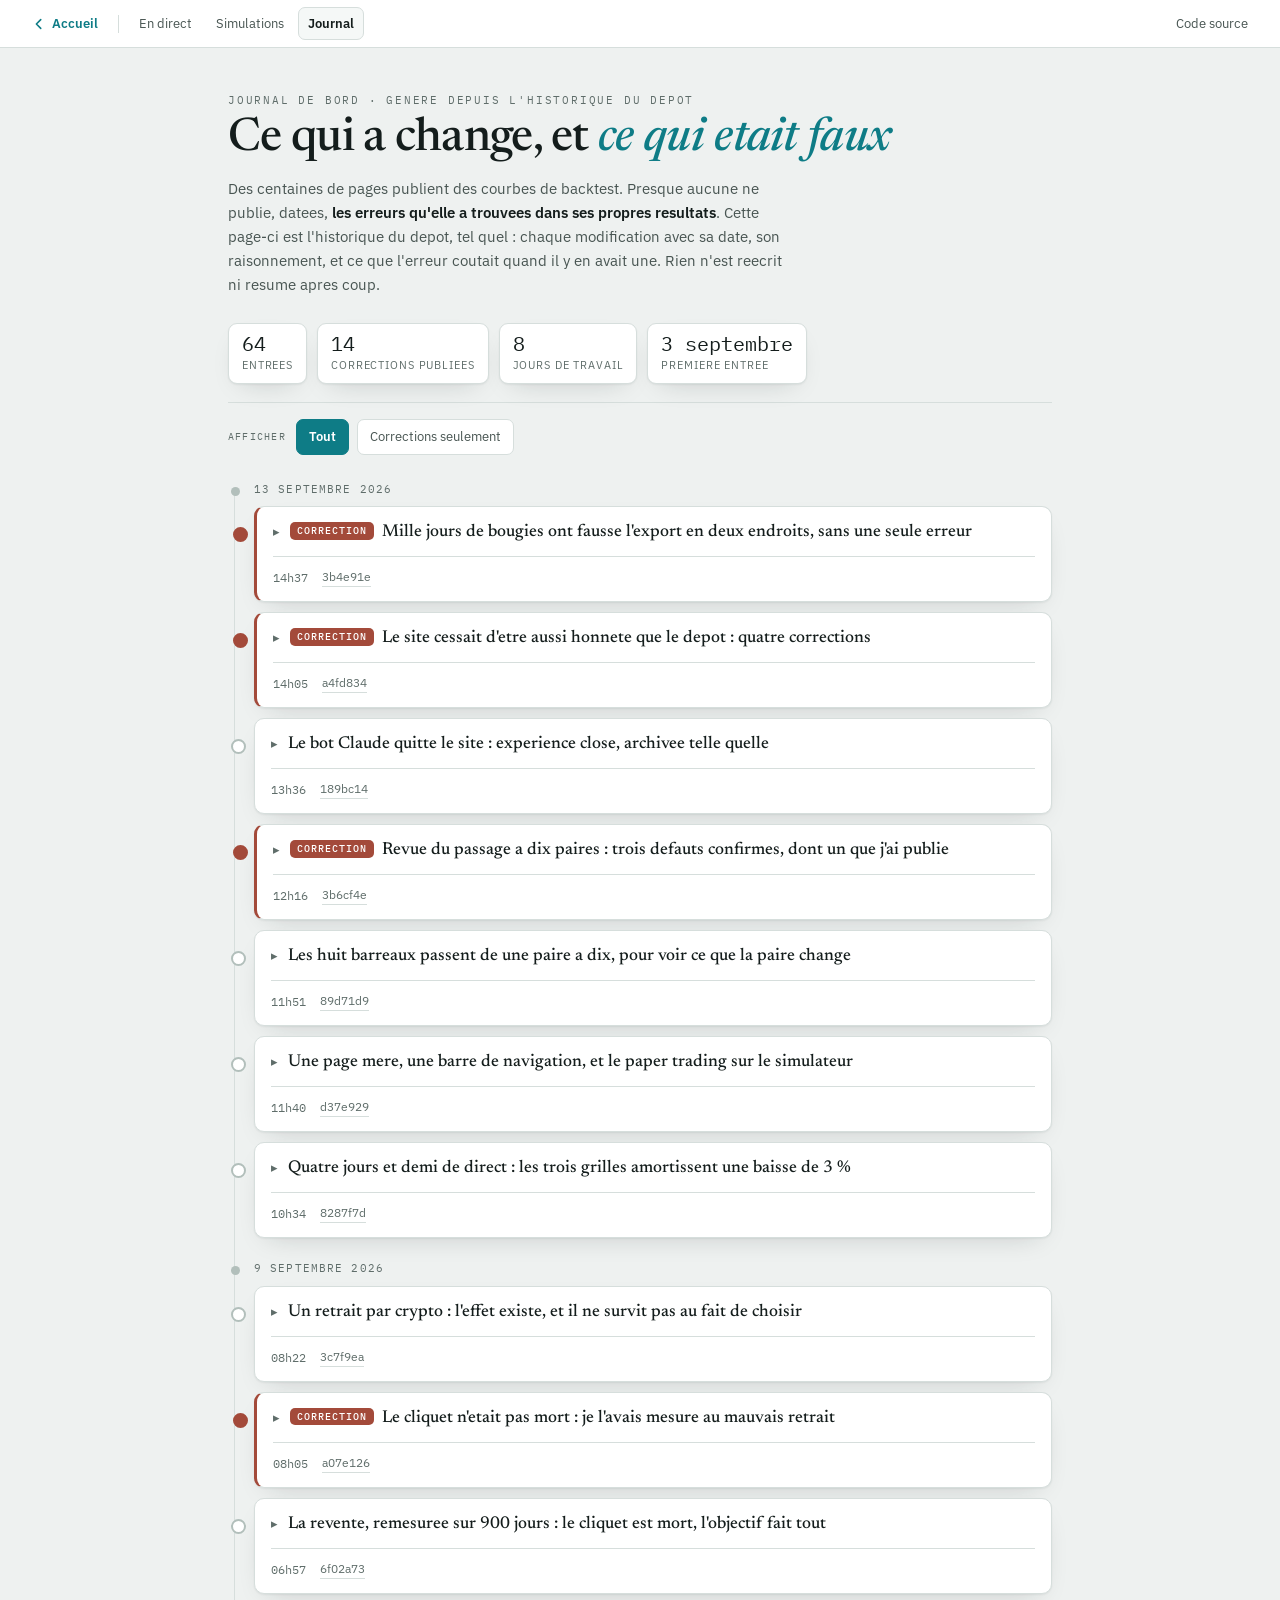
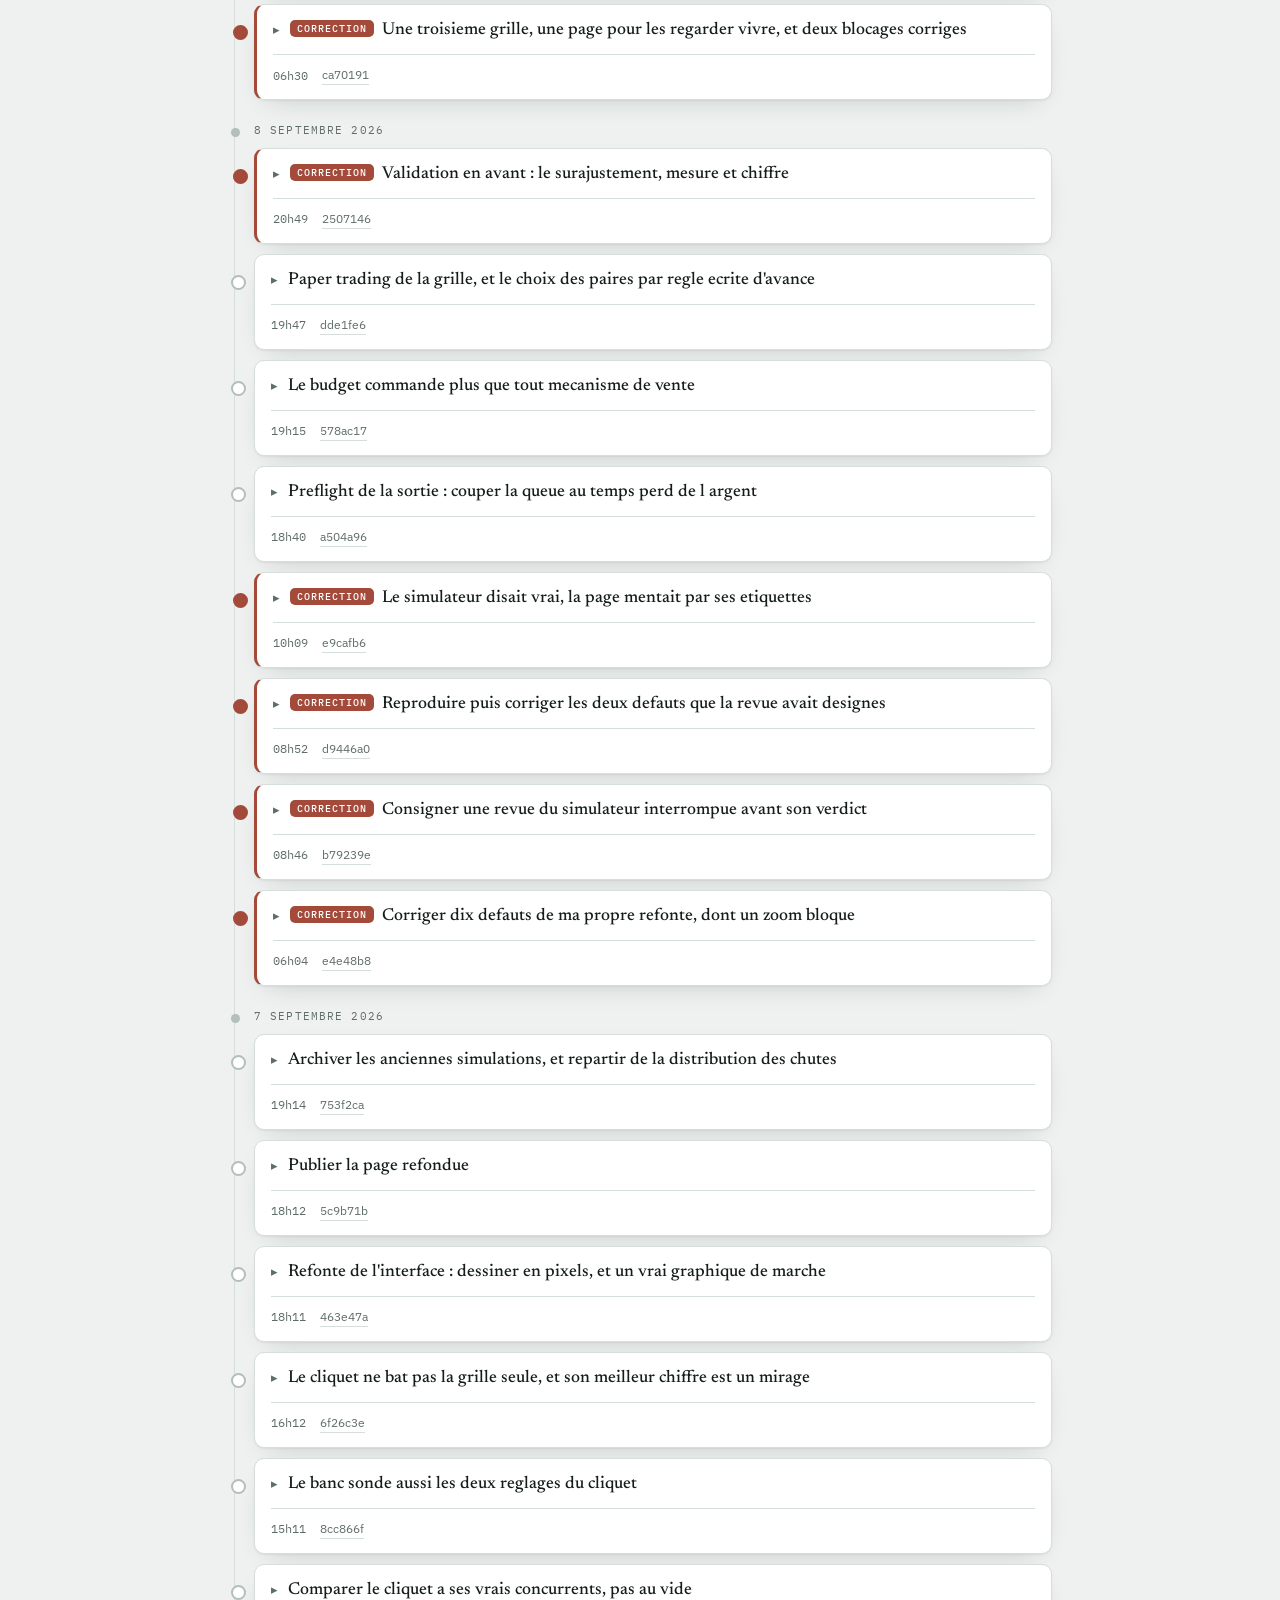
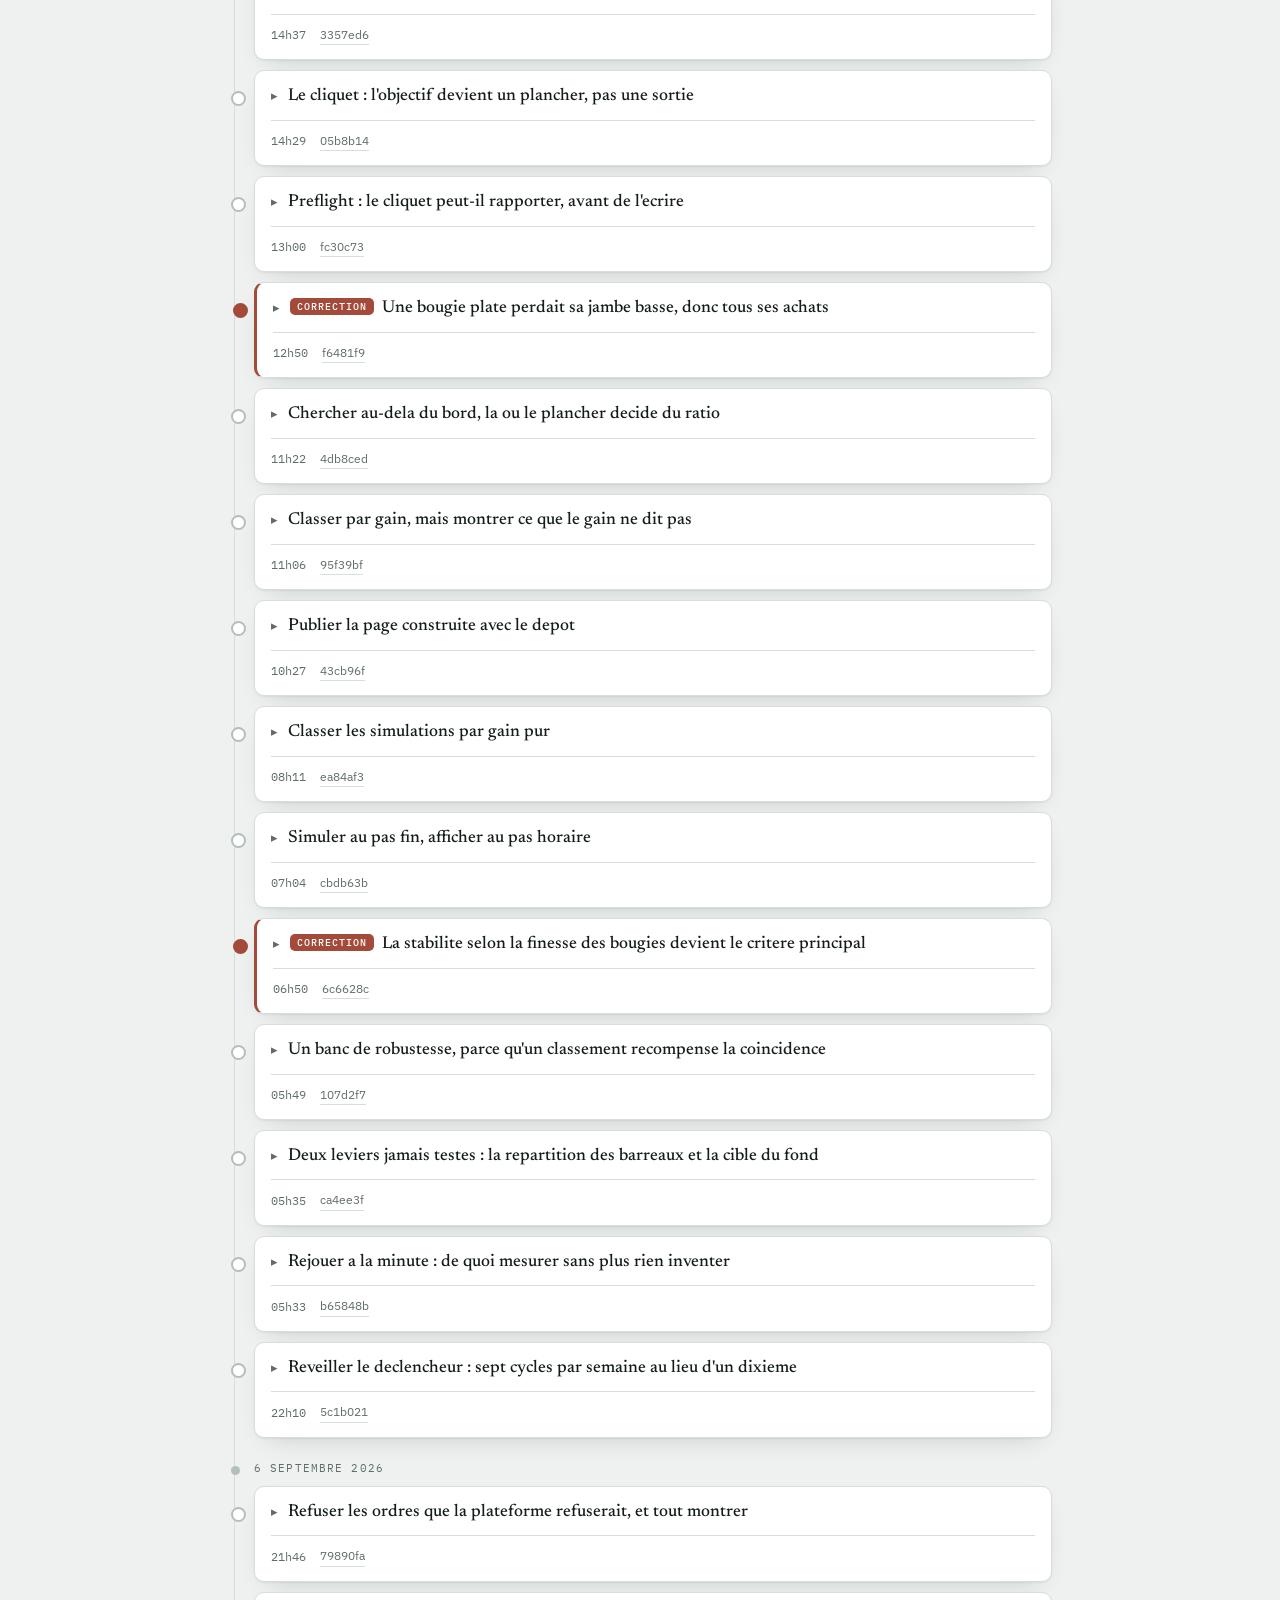
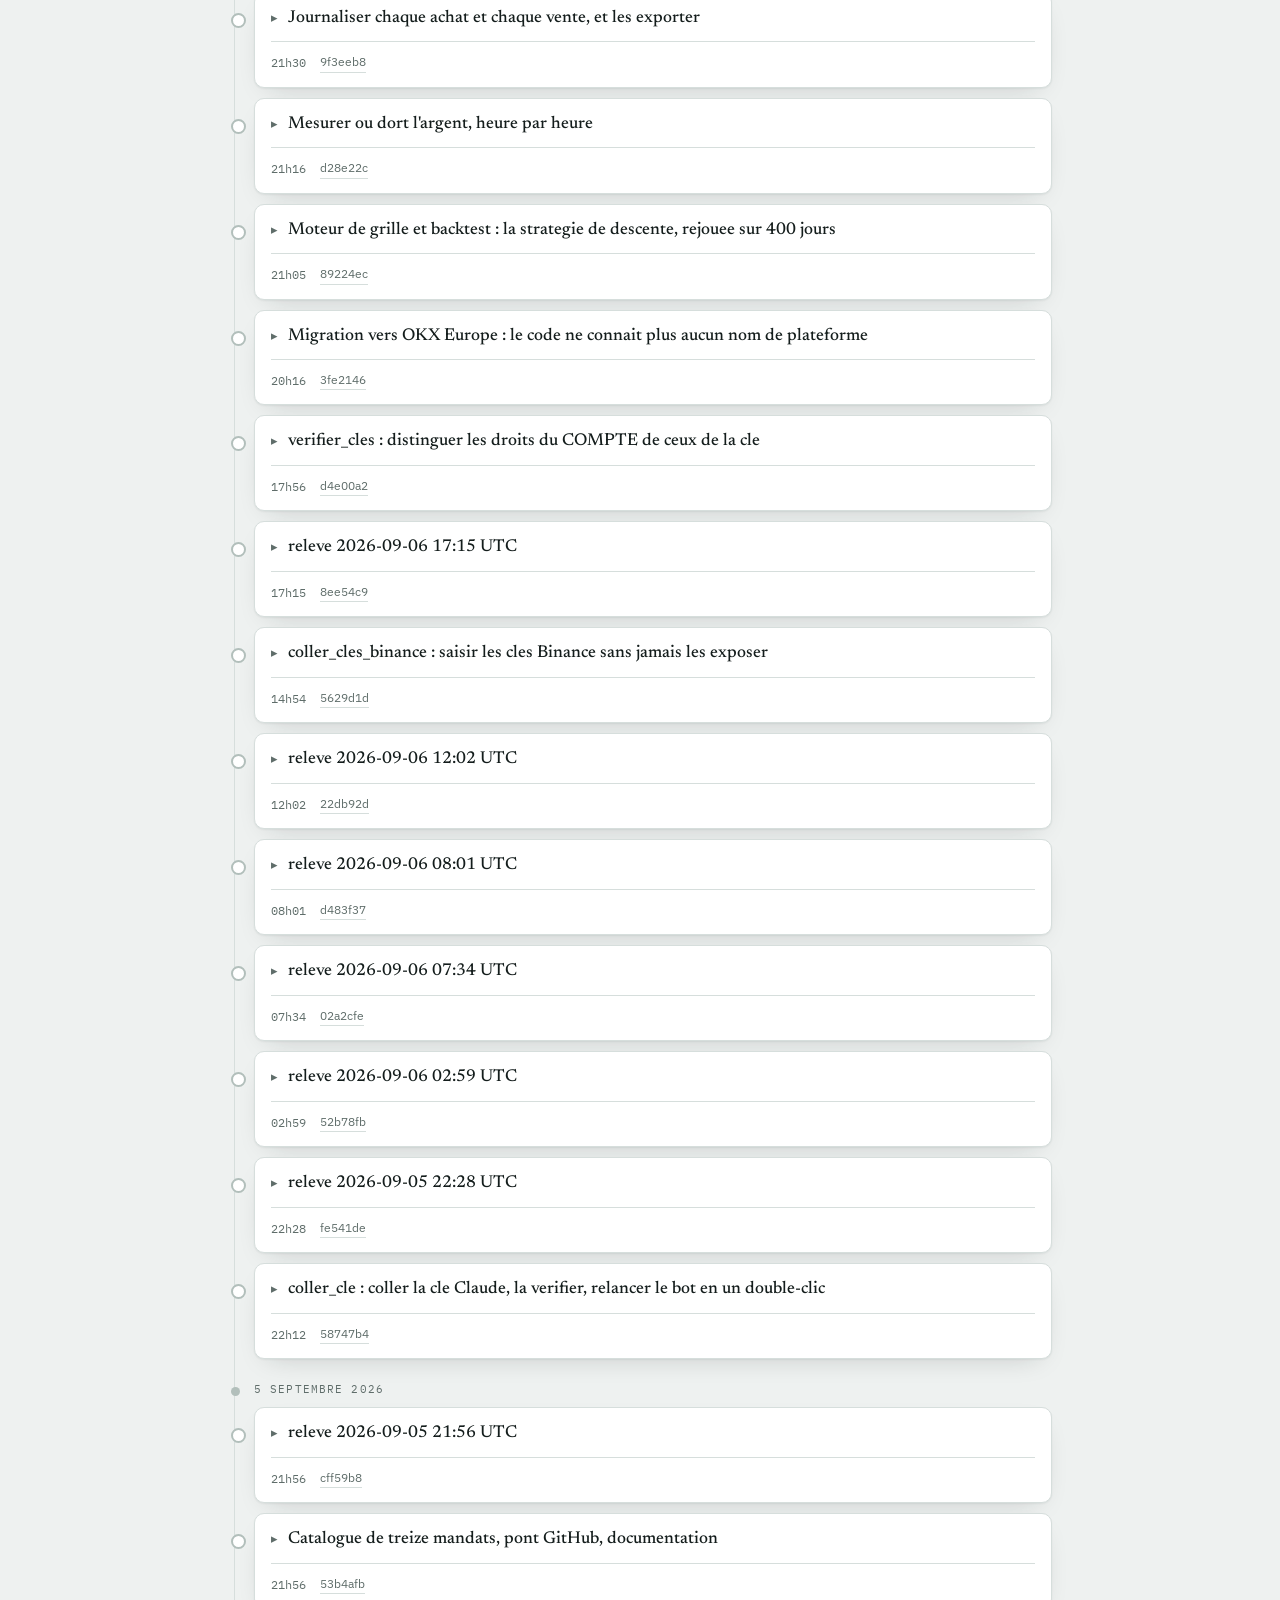
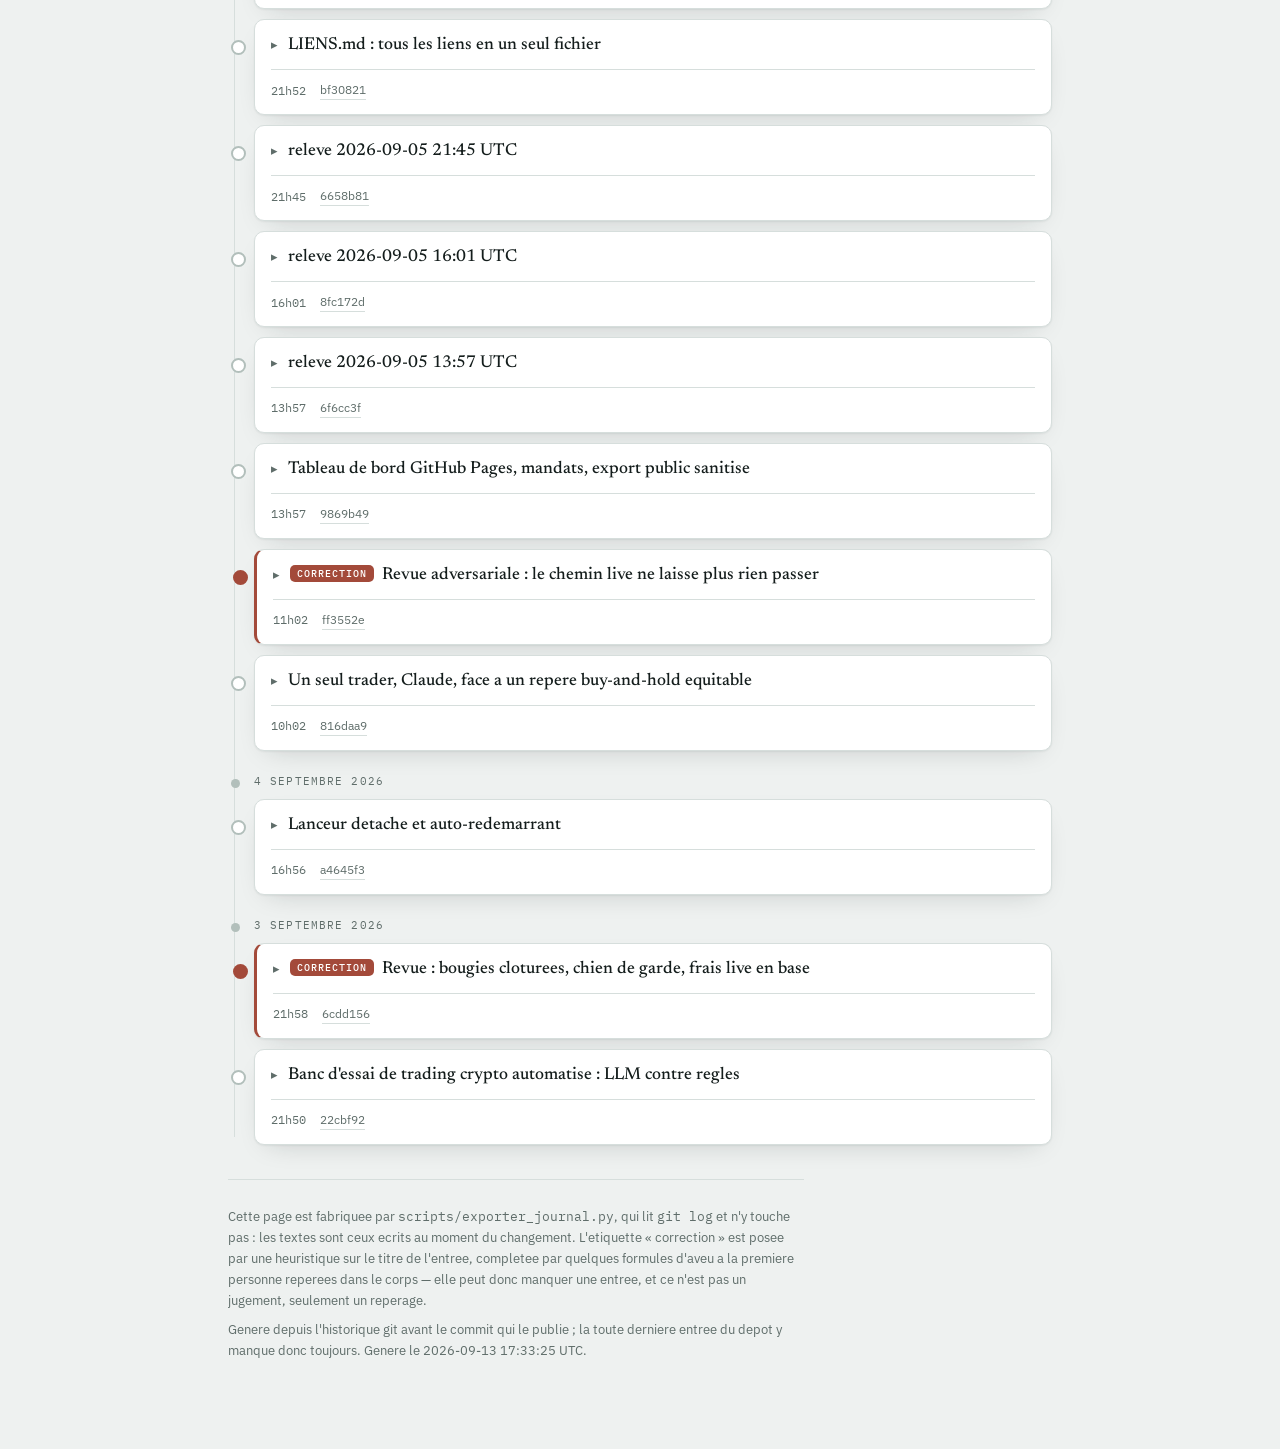
==== docs/journal.html @ ecf35162 "Un journal de bord : ce qui a change, et ce qui etait faux Des centaines de pages publient des courb" ====
<!doctype html>
<html lang="fr">
<head>
<meta charset="utf-8">
<meta name="viewport" content="width=device-width, initial-scale=1">
<title>Journal de bord</title>
<meta name="description" content="Tout ce qui a change sur ce banc d'essai, date, y compris les erreurs trouvees dans ses propres resultats.">
<link rel="preconnect" href="https://fonts.googleapis.com">
<link rel="preconnect" href="https://fonts.gstatic.com" crossorigin>
<link rel="stylesheet" href="https://fonts.googleapis.com/css2?family=Newsreader:ital,opsz,wght@0,6..72,400;0,6..72,500;0,6..72,600;1,6..72,400&family=IBM+Plex+Mono:wght@400;500;600&family=IBM+Plex+Sans:wght@400;500;600&display=swap">
<link rel="stylesheet" href="nav.css">
<style>
:root{
  --ground:#EEF1F0; --surface:#FFFFFF; --surface-2:#F5F8F7; --surface-3:#EAEFED;
  --ink:#141D1C; --ink-2:#485552; --ink-3:#5F6D6A;
  --rule:#D6DEDC; --rule-fort:#B2BFBB;
  --achat:#0E7C86; --vente:#B0700A; --blocage:#A34A3A;
  --hausse:#0A7A54; --baisse:#C0392E;
  --dort:#C7D1CE; --sur-vif:#FFFFFF;
  --ombre:0 1px 2px rgba(20,29,28,.06), 0 10px 28px -14px rgba(20,29,28,.22);
  --focus:#0E7C86;
}
@media (prefers-color-scheme: dark){
  :root:not([data-theme="light"]){
    --ground:#0E1413; --surface:#161E1D; --surface-2:#1C2625; --surface-3:#243130;
    --ink:#E6ECEA; --ink-2:#A6B4B0; --ink-3:#8A9995;
    --rule:#2E3B37; --rule-fort:#3A4844;
    --achat:#45C2CE; --vente:#DDA33F; --blocage:#DB7A63;
    --hausse:#22C58B; --baisse:#EB6B5F;
    --dort:#2C3937; --sur-vif:#0E1413;
    --ombre:0 1px 2px rgba(0,0,0,.35), 0 10px 28px -14px rgba(0,0,0,.7);
    --focus:#45C2CE;
  }
}
:root[data-theme="dark"]{
  --ground:#0E1413; --surface:#161E1D; --surface-2:#1C2625; --surface-3:#243130;
  --ink:#E6ECEA; --ink-2:#A6B4B0; --ink-3:#8A9995;
  --rule:#2E3B37; --rule-fort:#3A4844;
  --achat:#45C2CE; --vente:#DDA33F; --blocage:#DB7A63;
  --hausse:#22C58B; --baisse:#EB6B5F;
  --dort:#2C3937; --sur-vif:#0E1413;
  --ombre:0 1px 2px rgba(0,0,0,.35), 0 10px 28px -14px rgba(0,0,0,.7);
  --focus:#45C2CE;
}
*{box-sizing:border-box}
body{margin:0; background:var(--ground); color:var(--ink);
  font-family:"IBM Plex Sans",system-ui,-apple-system,"Segoe UI",sans-serif;
  font-size:15px; line-height:1.6; -webkit-text-size-adjust:100%}
.enveloppe{max-width:860px; margin:0 auto; padding:clamp(22px,5vw,44px) 18px 80px}
h1,h2,h3{font-family:"Newsreader",Georgia,serif; font-weight:500; margin:0; text-wrap:balance}
h1{font-size:clamp(1.9rem,5.6vw,2.9rem); line-height:1.1; letter-spacing:-.015em}
h1 em{font-style:italic; color:var(--achat)}
p{margin:.6em 0}
a{color:var(--achat)}
.num{font-family:"IBM Plex Mono",ui-monospace,Menlo,Consolas,monospace;
  font-variant-numeric:tabular-nums}
.eyebrow{font-family:"IBM Plex Mono",monospace; font-size:.66rem; letter-spacing:.17em;
  text-transform:uppercase; color:var(--ink-3); margin:0 0 .5em}
:focus-visible{outline:2px solid var(--focus); outline-offset:3px; border-radius:6px}

header.tete{margin-bottom:26px}
header.tete .chapo{max-width:62ch; color:var(--ink-2); margin-top:.8em}
header.tete .chapo em{color:var(--ink); font-style:normal; font-weight:600}

.resume{display:flex; flex-wrap:wrap; gap:10px; margin:22px 0 8px}
.jeton{background:var(--surface); border:1px solid var(--rule); border-radius:9px;
  padding:9px 13px; box-shadow:var(--ombre)}
.jeton .v{font-family:"IBM Plex Mono",monospace; font-size:1.22rem; line-height:1.1}
.jeton .k{font-size:.68rem; color:var(--ink-3); text-transform:uppercase;
  letter-spacing:.08em; margin-top:2px}

.filtres{display:flex; flex-wrap:wrap; gap:8px; align-items:center;
  margin:18px 0 26px; padding-top:16px; border-top:1px solid var(--rule)}
.filtres .lib{font-family:"IBM Plex Mono",monospace; font-size:.64rem; letter-spacing:.12em;
  text-transform:uppercase; color:var(--ink-3); margin-right:2px}
.opt{appearance:none; background:var(--surface); color:var(--ink-2);
  border:1px solid var(--rule); border-radius:7px; padding:6px 12px; cursor:pointer;
  font:inherit; font-size:.84rem; white-space:nowrap}
.opt:hover{color:var(--ink); border-color:var(--rule-fort)}
.opt[aria-pressed="true"]{background:var(--achat); border-color:var(--achat);
  color:var(--sur-vif); font-weight:600}

/*  La frise : un filet vertical que les pastilles ponctuent. Les entrees qui
    corrigent quelque chose de deja publie portent une pastille pleine et un
    liseré ; les autres, une pastille creuse. On voit donc d'un coup d'oeil la
    densite des corrections dans le temps, ce qui est tout l'objet de la page. */
.frise{position:relative; padding-left:26px}
.frise::before{content:""; position:absolute; left:6px; top:8px; bottom:8px;
  width:1px; background:var(--rule)}
.jour{font-family:"IBM Plex Mono",monospace; font-size:.7rem; letter-spacing:.1em;
  text-transform:uppercase; color:var(--ink-3); margin:22px 0 8px; position:relative}
.jour::before{content:""; position:absolute; left:-23px; top:6px; width:9px; height:9px;
  border-radius:50%; background:var(--rule-fort)}
.entree{position:relative; background:var(--surface); border:1px solid var(--rule);
  border-radius:10px; padding:14px 16px; margin-bottom:10px; box-shadow:var(--ombre)}
.entree::before{content:""; position:absolute; left:-24px; top:20px; width:11px; height:11px;
  border-radius:50%; background:var(--surface); border:2px solid var(--rule-fort)}
.entree.correction{border-left:3px solid var(--blocage)}
.entree.correction::before{background:var(--blocage); border-color:var(--blocage)}
.entree h2{font-size:1.08rem; line-height:1.32; cursor:pointer; display:flex;
  gap:10px; align-items:baseline}
.entree h2 .chevron{flex:none; color:var(--ink-3); font-size:.8rem; transition:transform .15s}
.entree[open-body] h2 .chevron{transform:rotate(90deg)}
.etiquette{display:inline-block; font-family:"IBM Plex Mono",monospace; font-size:.62rem;
  letter-spacing:.1em; text-transform:uppercase; padding:2px 7px; border-radius:5px;
  background:var(--blocage); color:var(--sur-vif); vertical-align:2px; margin-right:8px}
.corps{margin-top:10px; color:var(--ink-2); font-size:.93rem; display:none}
.entree[open-body] .corps{display:block}
.corps p{margin:.7em 0; max-width:70ch}
.corps pre{font-family:"IBM Plex Mono",monospace; font-size:.79rem; line-height:1.5;
  background:var(--surface-2); border:1px solid var(--rule); border-radius:7px;
  padding:9px 11px; overflow-x:auto; margin:.7em 0; color:var(--ink)}
.pied{display:flex; flex-wrap:wrap; gap:6px 14px; align-items:center; margin-top:12px;
  padding-top:10px; border-top:1px solid var(--rule); font-size:.75rem; color:var(--ink-3)}
.pied a{color:var(--ink-3); text-decoration:none; border-bottom:1px solid var(--rule)}
.pied a:hover,.pied a:focus-visible{color:var(--achat); border-bottom-color:currentColor}
.fichiers{font-family:"IBM Plex Mono",monospace; font-size:.72rem}
.vide{color:var(--ink-3); padding:30px 0; text-align:center}
footer{margin-top:34px; padding-top:18px; border-top:1px solid var(--rule);
  font-size:.82rem; color:var(--ink-3); max-width:72ch}
@media(prefers-reduced-motion:reduce){*{transition:none !important}}
</style>
</head>
<body>
<script src="nav.js" defer></script>
<div class="enveloppe">

<header class="tete">
  <p class="eyebrow">journal de bord · genere depuis l'historique du depot</p>
  <h1>Ce qui a change, et <em>ce qui etait faux</em></h1>
  <p class="chapo">Des centaines de pages publient des courbes de backtest. Presque
     aucune ne publie, datees, <em>les erreurs qu'elle a trouvees dans ses propres
     resultats</em>. Cette page-ci est l'historique du depot, tel quel : chaque
     modification avec sa date, son raisonnement, et ce que l'erreur coutait quand il
     y en avait une. Rien n'est reecrit ni resume apres coup.</p>
</header>

<div class="resume" id="resume"></div>

<div class="filtres">
  <span class="lib">afficher</span>
  <button class="opt" type="button" id="f-tout" aria-pressed="true">Tout</button>
  <button class="opt" type="button" id="f-corr" aria-pressed="false">Corrections seulement</button>
</div>

<div class="frise" id="frise"><p class="vide">chargement du journal…</p></div>

<footer>
  <p>Cette page est fabriquee par <span class="num">scripts/exporter_journal.py</span>,
     qui lit <span class="num">git log</span> et n'y touche pas : les textes sont ceux
     ecrits au moment du changement. L'etiquette « correction » est posee par une
     heuristique sur le titre de l'entree, completee par quelques formules d'aveu a la
     premiere personne reperees dans le corps — elle peut donc manquer une entree, et
     ce n'est pas un jugement, seulement un reperage.</p>
  <p id="note"></p>
</footer>

</div>
<script>
const J = {entrees: [], filtre: "tout"};
const esc = s => String(s).replace(/[&<>"]/g,
  c => ({"&":"&amp;","<":"&lt;",">":"&gt;",'"':"&quot;"}[c]));
const MOIS = ["janvier","fevrier","mars","avril","mai","juin","juillet","aout",
              "septembre","octobre","novembre","decembre"];
function jourLong(iso){
  const d = new Date(iso);
  return d.getDate() + " " + MOIS[d.getMonth()] + " " + d.getFullYear();
}
function heure(iso){
  const d = new Date(iso), p = n => String(n).padStart(2,"0");
  return p(d.getHours()) + "h" + p(d.getMinutes());
}

/*  Le corps d'un message de commit est de la prose separee par des lignes vides,
    avec parfois des blocs de chiffres indentes. On rend les paragraphes en
    paragraphes et les blocs indentes tels quels : reflower un tableau de
    resultats le rendrait illisible.  */
function corpsEnHtml(corps){
  if (!corps) return "";
  return corps.split(/\n\s*\n/).map(bloc => {
    const lignes = bloc.split("\n");
    const indentees = lignes.filter(l => /^\s{2,}\S/.test(l)).length;
    if (indentees >= Math.max(1, lignes.length - 1))
      return `<pre>${esc(bloc.replace(/^\n+|\n+$/g, ""))}</pre>`;
    return `<p>${esc(lignes.join(" ").trim())}</p>`;
  }).join("");
}

function rendre(){
  const frise = document.getElementById("frise");
  const vues = J.entrees.filter(e => J.filtre === "tout" || e.etiquette === "correction");
  if (!vues.length){ frise.innerHTML = `<p class="vide">Aucune entree.</p>`; return; }
  let html = "", jourCourant = null;
  for (const e of vues){
    const j = e.date.slice(0,10);
    if (j !== jourCourant){
      jourCourant = j;
      html += `<div class="jour">${jourLong(e.date)}</div>`;
    }
    const corr = e.etiquette === "correction";
    html += `<article class="entree${corr ? " correction" : ""}" data-sha="${esc(e.court)}">
      <h2 tabindex="0" role="button" aria-expanded="false">
        <span class="chevron" aria-hidden="true">▸</span>
        <span>${corr ? '<span class="etiquette">correction</span>' : ""}${esc(e.titre)}</span>
      </h2>
      <div class="corps">${corpsEnHtml(e.corps)}
        ${e.fichiers && e.fichiers.length ? `<div class="pied">
          <span class="fichiers">${e.fichiers.slice(0,8).map(esc).join(" · ")}${
            e.fichiers.length > 8 ? ` · et ${e.fichiers.length - 8} autres` : ""}</span>
        </div>` : ""}
      </div>
      <div class="pied">
        <span class="num">${heure(e.date)}</span>
        <a href="${J.depot}/commit/${esc(e.court)}" rel="noopener">${esc(e.court)}</a>
      </div>
    </article>`;
  }
  frise.innerHTML = html;
  frise.querySelectorAll(".entree h2").forEach(h => {
    const ouvrir = () => {
      const a = h.closest(".entree");
      const ouvert = a.hasAttribute("open-body");
      a.toggleAttribute("open-body", !ouvert);
      h.setAttribute("aria-expanded", String(!ouvert));
    };
    h.addEventListener("click", ouvrir);
    h.addEventListener("keydown", ev => {
      if (ev.key === "Enter" || ev.key === " "){ ev.preventDefault(); ouvrir(); }
    });
  });
}

function poserFiltres(){
  const t = document.getElementById("f-tout"), c = document.getElementById("f-corr");
  const maj = () => {
    t.setAttribute("aria-pressed", String(J.filtre === "tout"));
    c.setAttribute("aria-pressed", String(J.filtre === "correction"));
    rendre();
  };
  t.addEventListener("click", () => { J.filtre = "tout"; maj(); });
  c.addEventListener("click", () => { J.filtre = "correction"; maj(); });
}

(async function(){
  let d;
  try {
    const r = await fetch("data/journal.json?t=" + Date.now(), {cache:"no-store"});
    d = r.ok ? await r.json() : null;
  } catch(e){ d = null; }
  if (!d || !d.entrees){
    document.getElementById("frise").innerHTML =
      `<p class="vide">Le journal n'a pas pu etre charge.</p>`;
    return;
  }
  J.entrees = d.entrees;
  J.depot = d.depot || "https://github.com/thomasMareel/claude-trading";
  const corr = d.entrees.filter(e => e.etiquette === "correction").length;
  const jours = new Set(d.entrees.map(e => e.date.slice(0,10))).size;
  document.getElementById("resume").innerHTML = [
    [d.entrees.length, "entrees"],
    [corr, corr > 1 ? "corrections publiees" : "correction publiee"],
    [jours, "jours de travail"],
    [jourLong(d.entrees[d.entrees.length-1].date).split(" ").slice(0,2).join(" "),
     "premiere entree"],
  ].map(([v,k]) => `<div class="jeton"><div class="v">${esc(v)}</div>
      <div class="k">${esc(k)}</div></div>`).join("");
  document.getElementById("note").textContent =
    (d.note || "") + " Genere le " + (d.genere_le || "").replace("T"," ").replace("+00:00"," UTC") + ".";
  poserFiltres();
  rendre();
})();
</script>
</body>
</html>
---- docs/nav.css ----
/*  La barre de navigation, partagee par toutes les pages.
 *
 *  Elle n'impose aucune palette : chaque page a la sienne, et les variables
 *  sont lues avec des solutions de repli en cascade — d'abord le nom utilise
 *  par la page des simulations et du paper trading, puis celui du tableau de
 *  bord, puis une valeur en dur. Une page qui ne definit rien reste donc
 *  lisible, et une page qui definit tout garde son identite.
 */
.barre-nav {
  position: sticky; top: 0; z-index: 50;
  display: flex; align-items: center; gap: 4px;
  flex-wrap: wrap;
  padding: 7px clamp(10px, 3vw, 22px);
  background: var(--surface, var(--card, #fff));
  border-bottom: 1px solid var(--rule, var(--border, #D6DEDC));
  font-family: "IBM Plex Sans", system-ui, -apple-system, "Segoe UI", sans-serif;
  font-size: .82rem;
  /*  translateZ force une couche de composition : sans elle, Safari laisse
   *  filtrer les chandeliers SVG a travers la barre pendant le defilement.  */
  transform: translateZ(0);
  backdrop-filter: saturate(1.2) blur(6px);
}
.barre-nav a {
  display: inline-flex; align-items: center; gap: 6px;
  padding: 5px 9px; border-radius: 7px;
  color: var(--ink-2, var(--muted, #485552));
  text-decoration: none; white-space: nowrap;
  border: 1px solid transparent;
}
.barre-nav a:hover, .barre-nav a:focus-visible {
  background: var(--surface-2, var(--card-2, rgba(127,127,127,.10)));
  color: var(--ink, var(--fg, #141D1C));
}
.barre-nav a[aria-current="page"] {
  color: var(--ink, var(--fg, #141D1C));
  font-weight: 600;
  border-color: var(--rule, var(--border, #D6DEDC));
  background: var(--surface-2, var(--card-2, rgba(127,127,127,.08)));
}
.barre-nav .retour {
  font-weight: 600;
  color: var(--achat, var(--accent, #0E7C86));
}
.barre-nav .retour svg { width: 14px; height: 14px; flex: none; }
.barre-nav .sep {
  width: 1px; height: 18px; margin: 0 6px;
  background: var(--rule, var(--border, #D6DEDC));
  flex: none;
}
.barre-nav .pousse { margin-left: auto; }
.barre-nav .etiquette {
  font-family: "IBM Plex Mono", ui-monospace, monospace;
  font-size: .66rem; letter-spacing: .12em; text-transform: uppercase;
  color: var(--ink-3, var(--muted, #5F6D6A));
  padding: 5px 2px;
}
@media (max-width: 560px) {
  .barre-nav { font-size: .78rem; gap: 2px; }
  .barre-nav .etiquette { display: none; }
  .barre-nav a { padding: 5px 7px; }
}
@media print { .barre-nav { display: none; } }
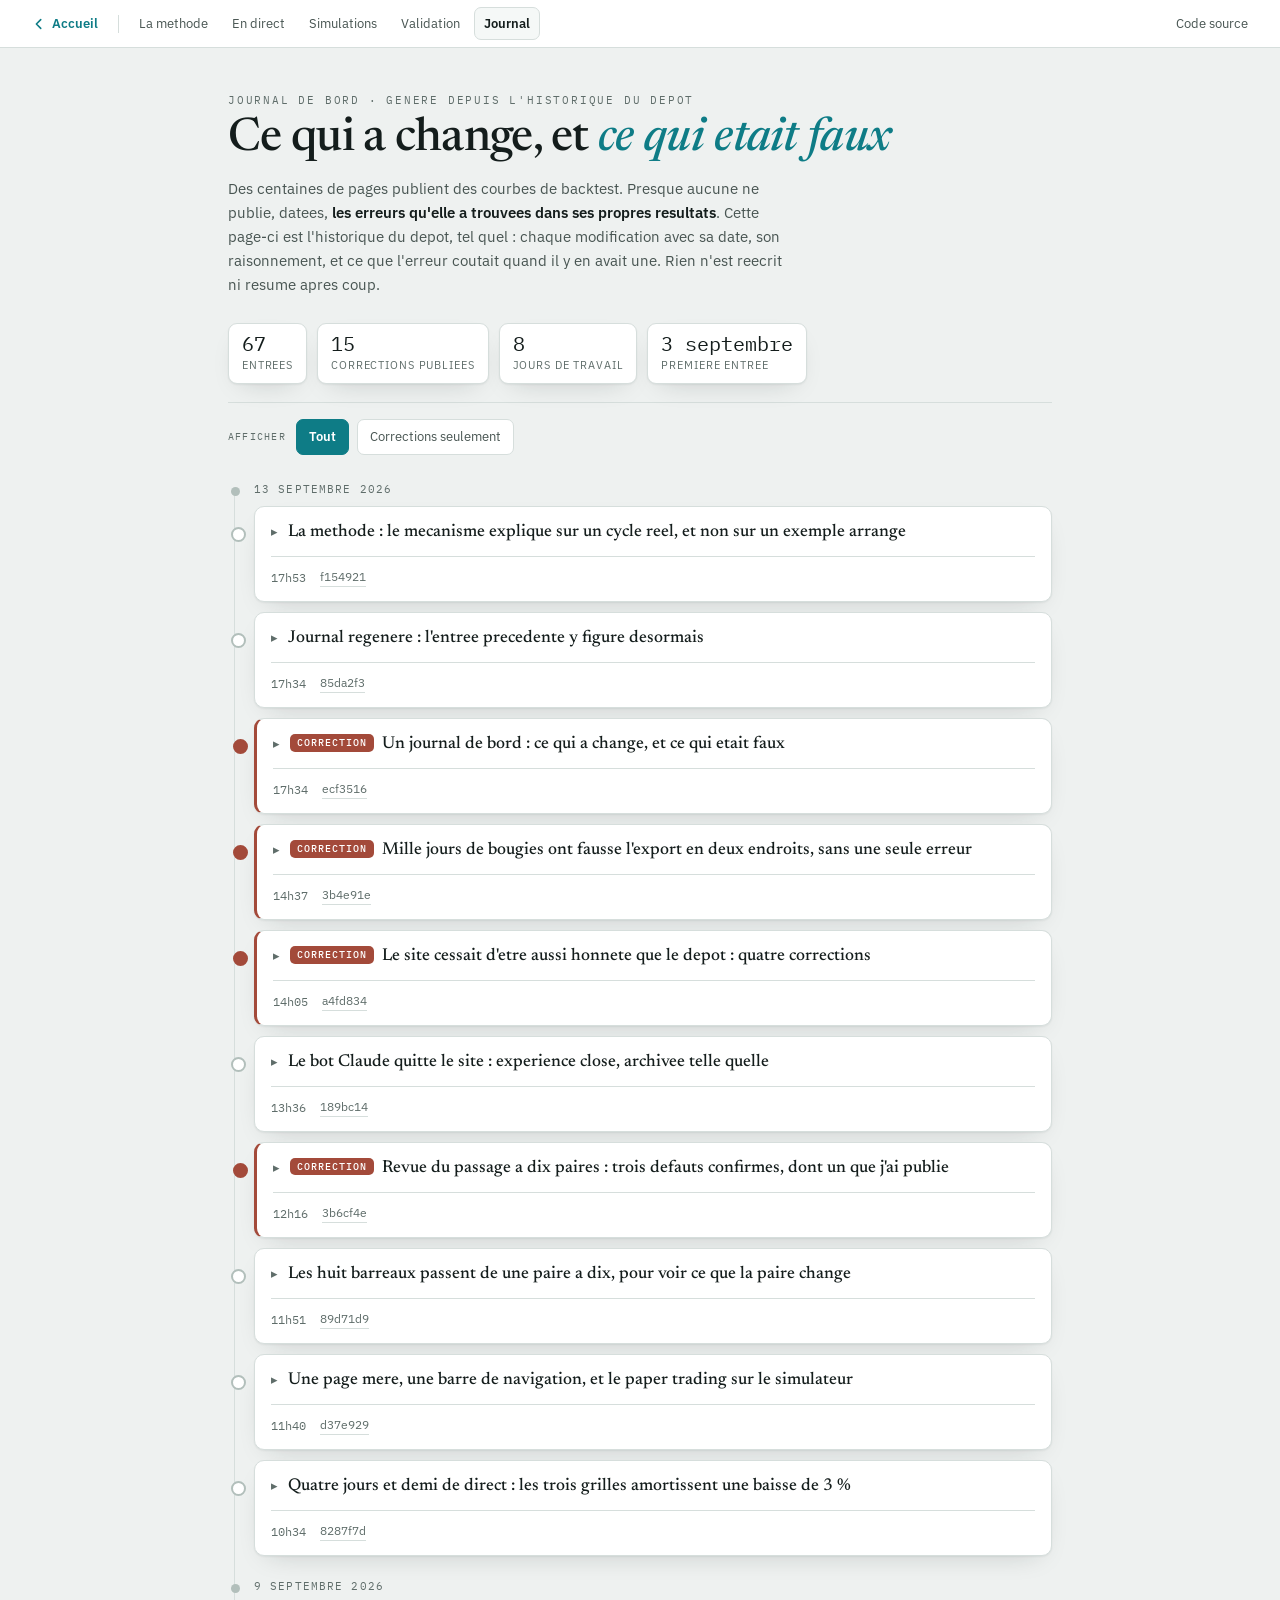
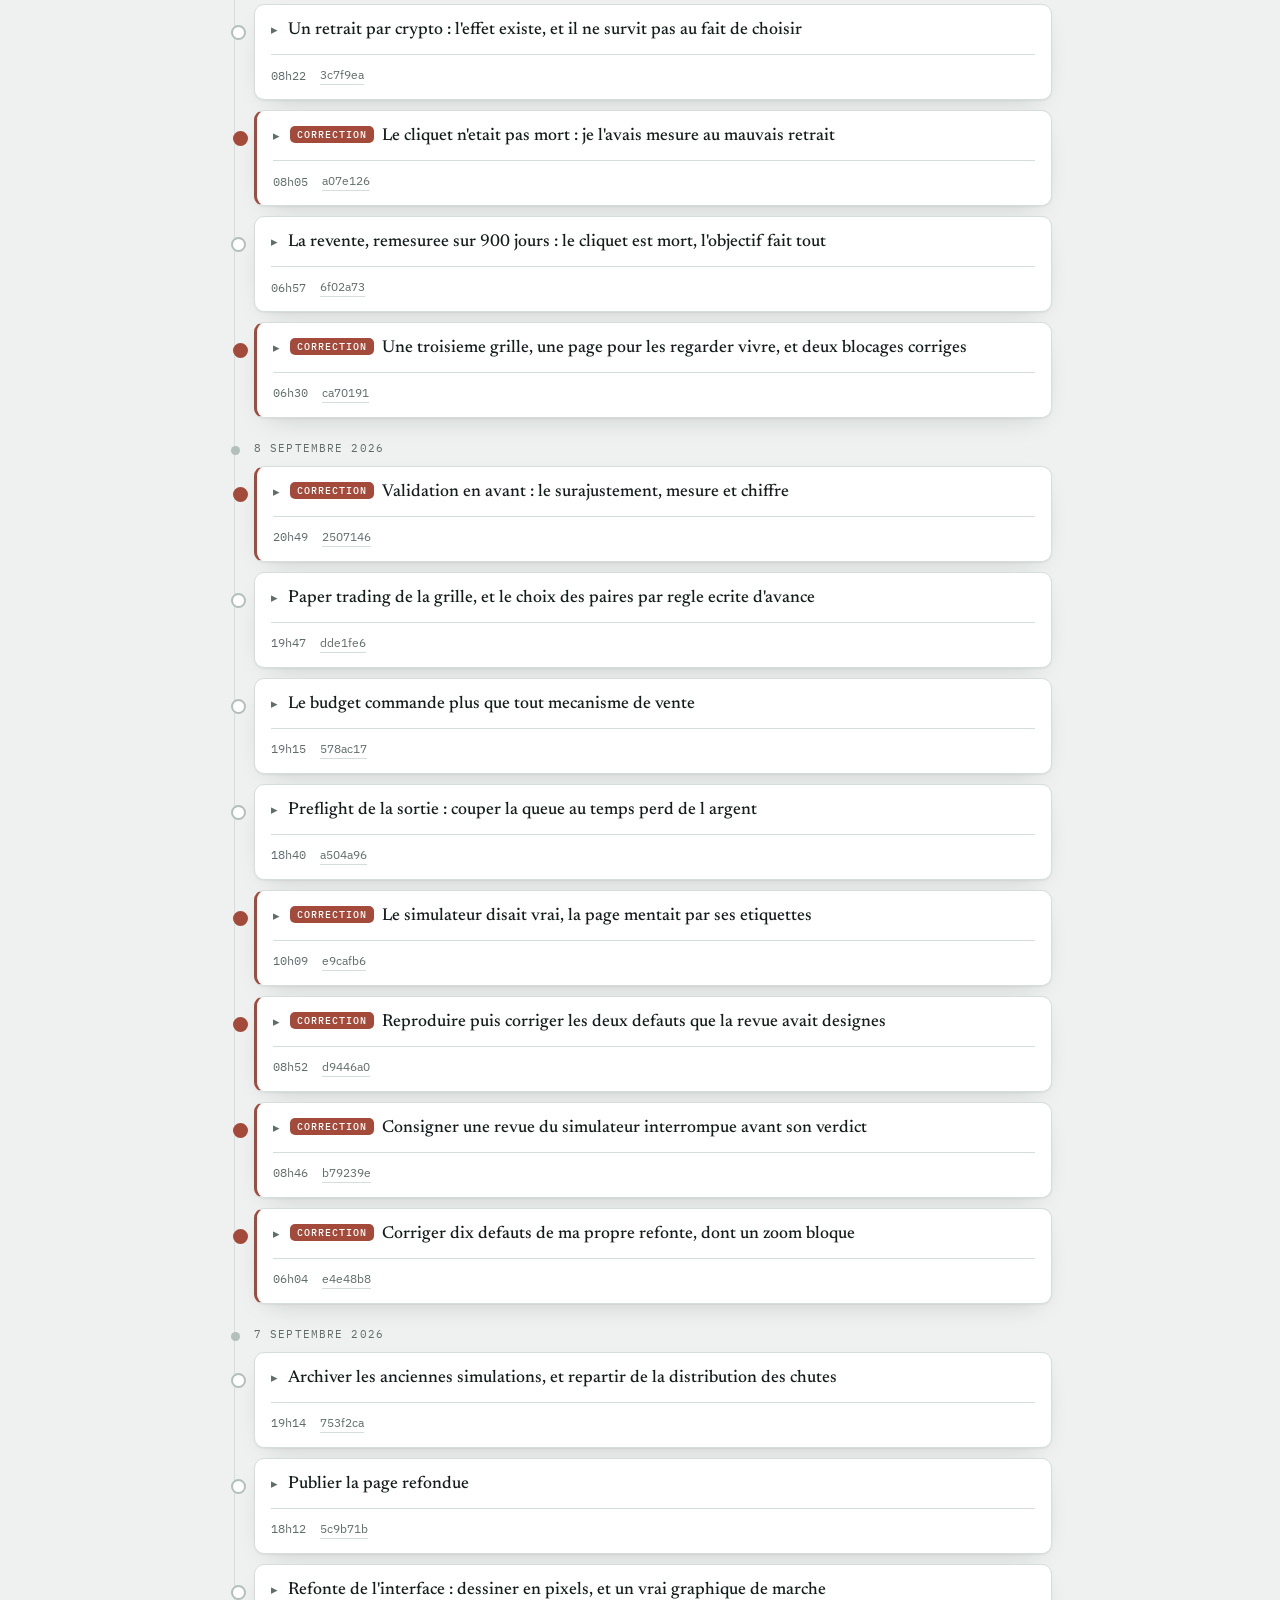
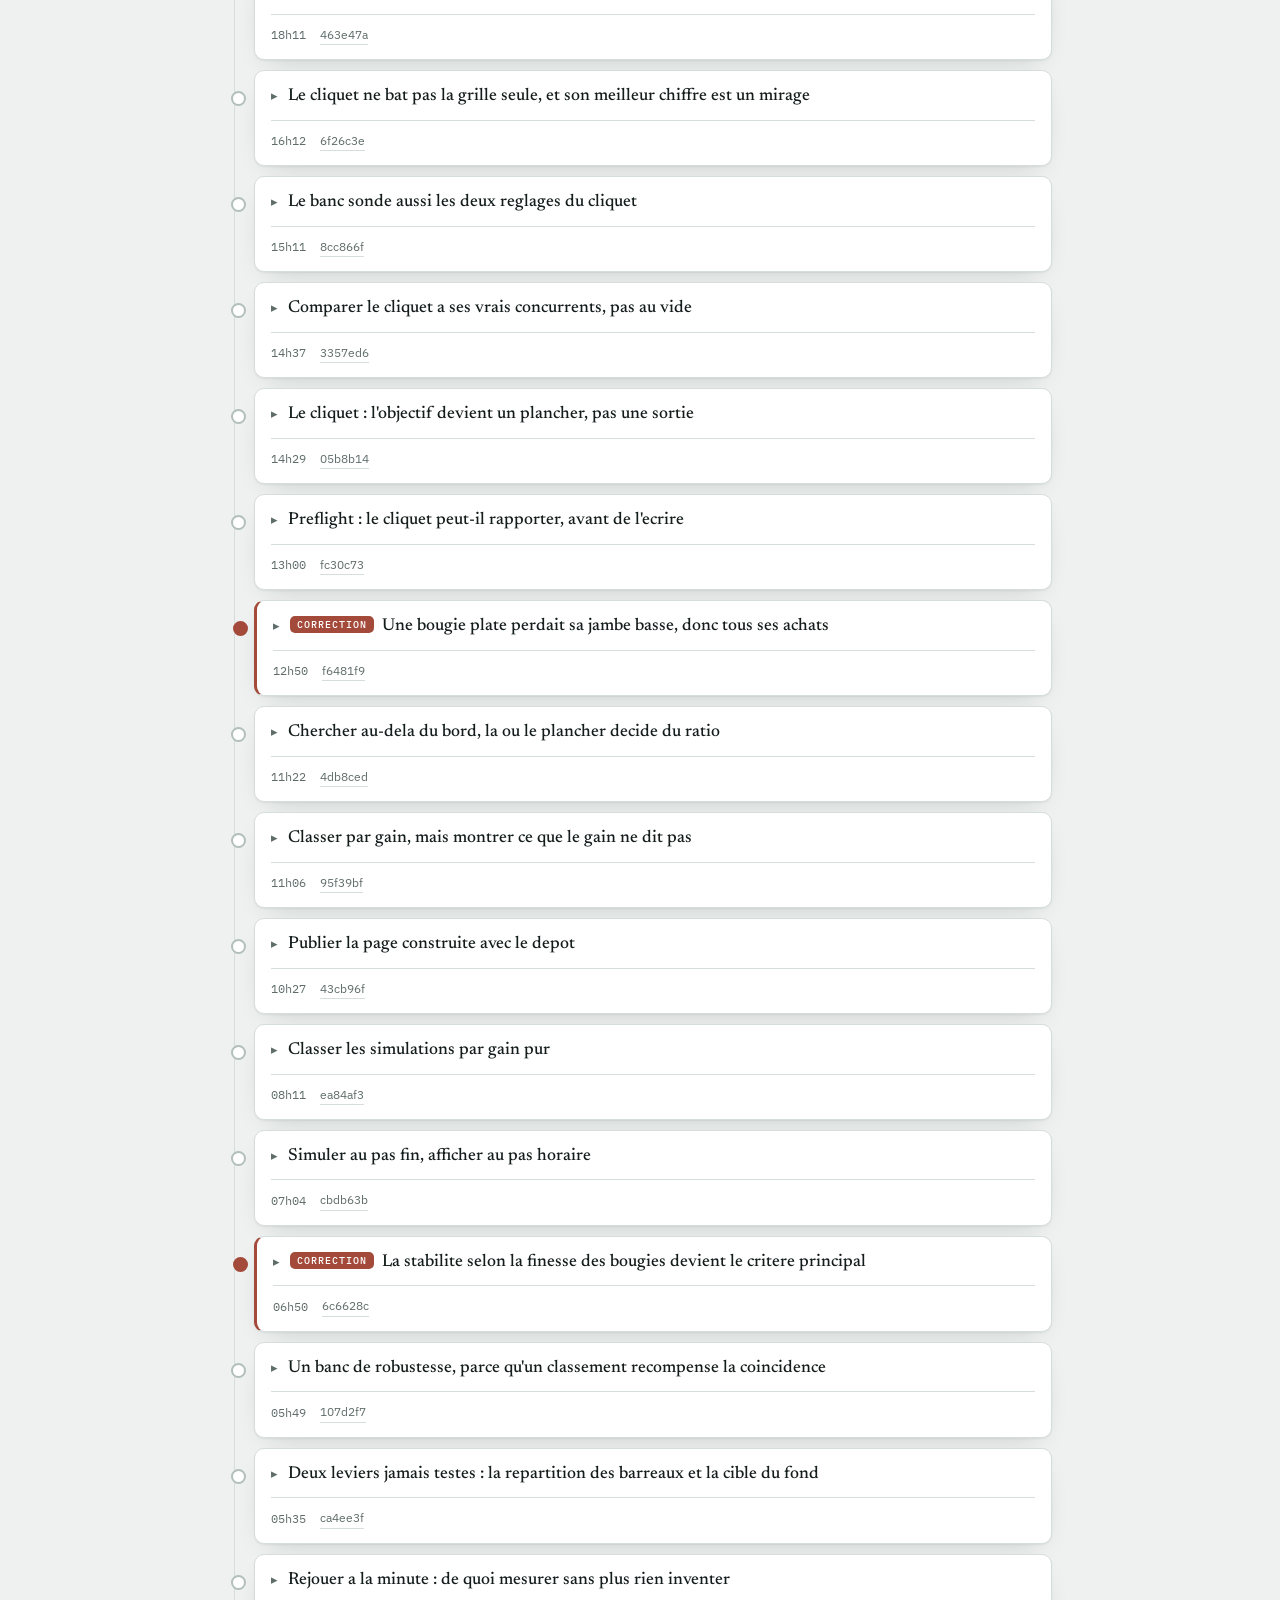
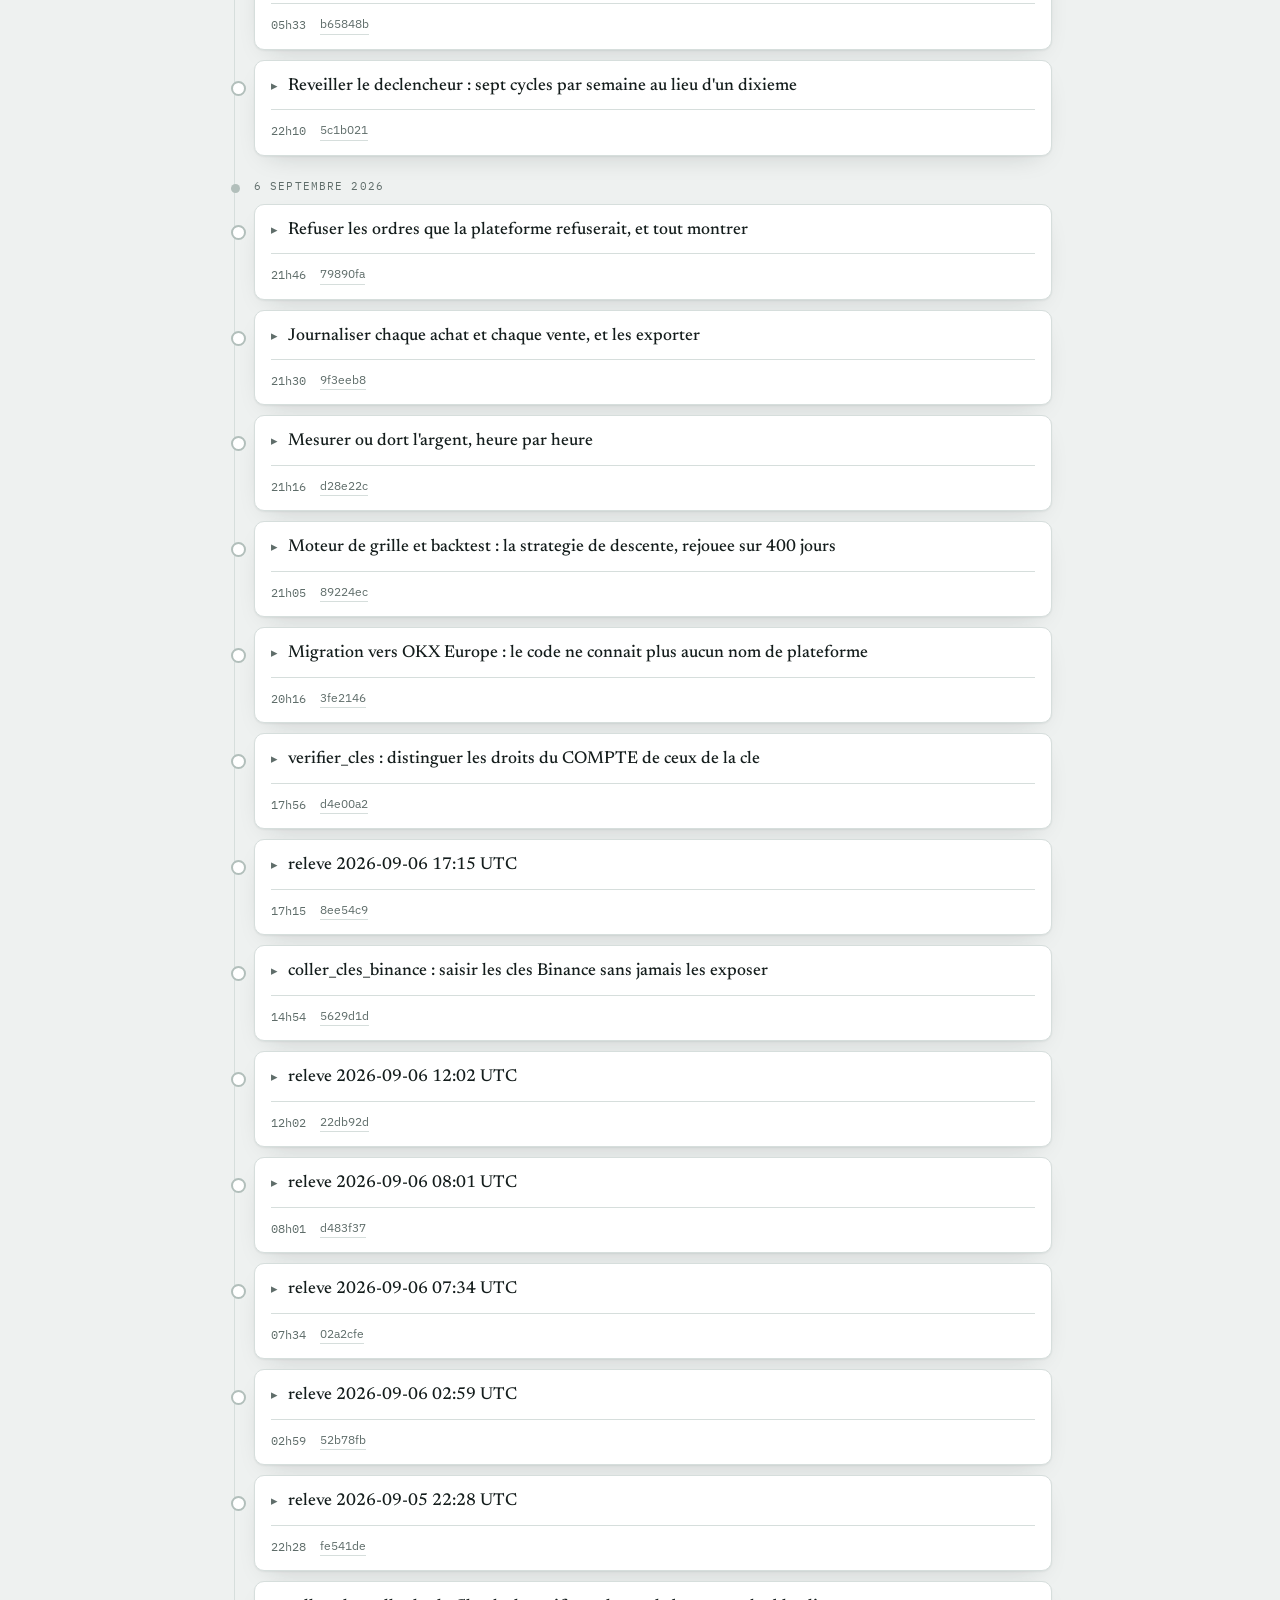
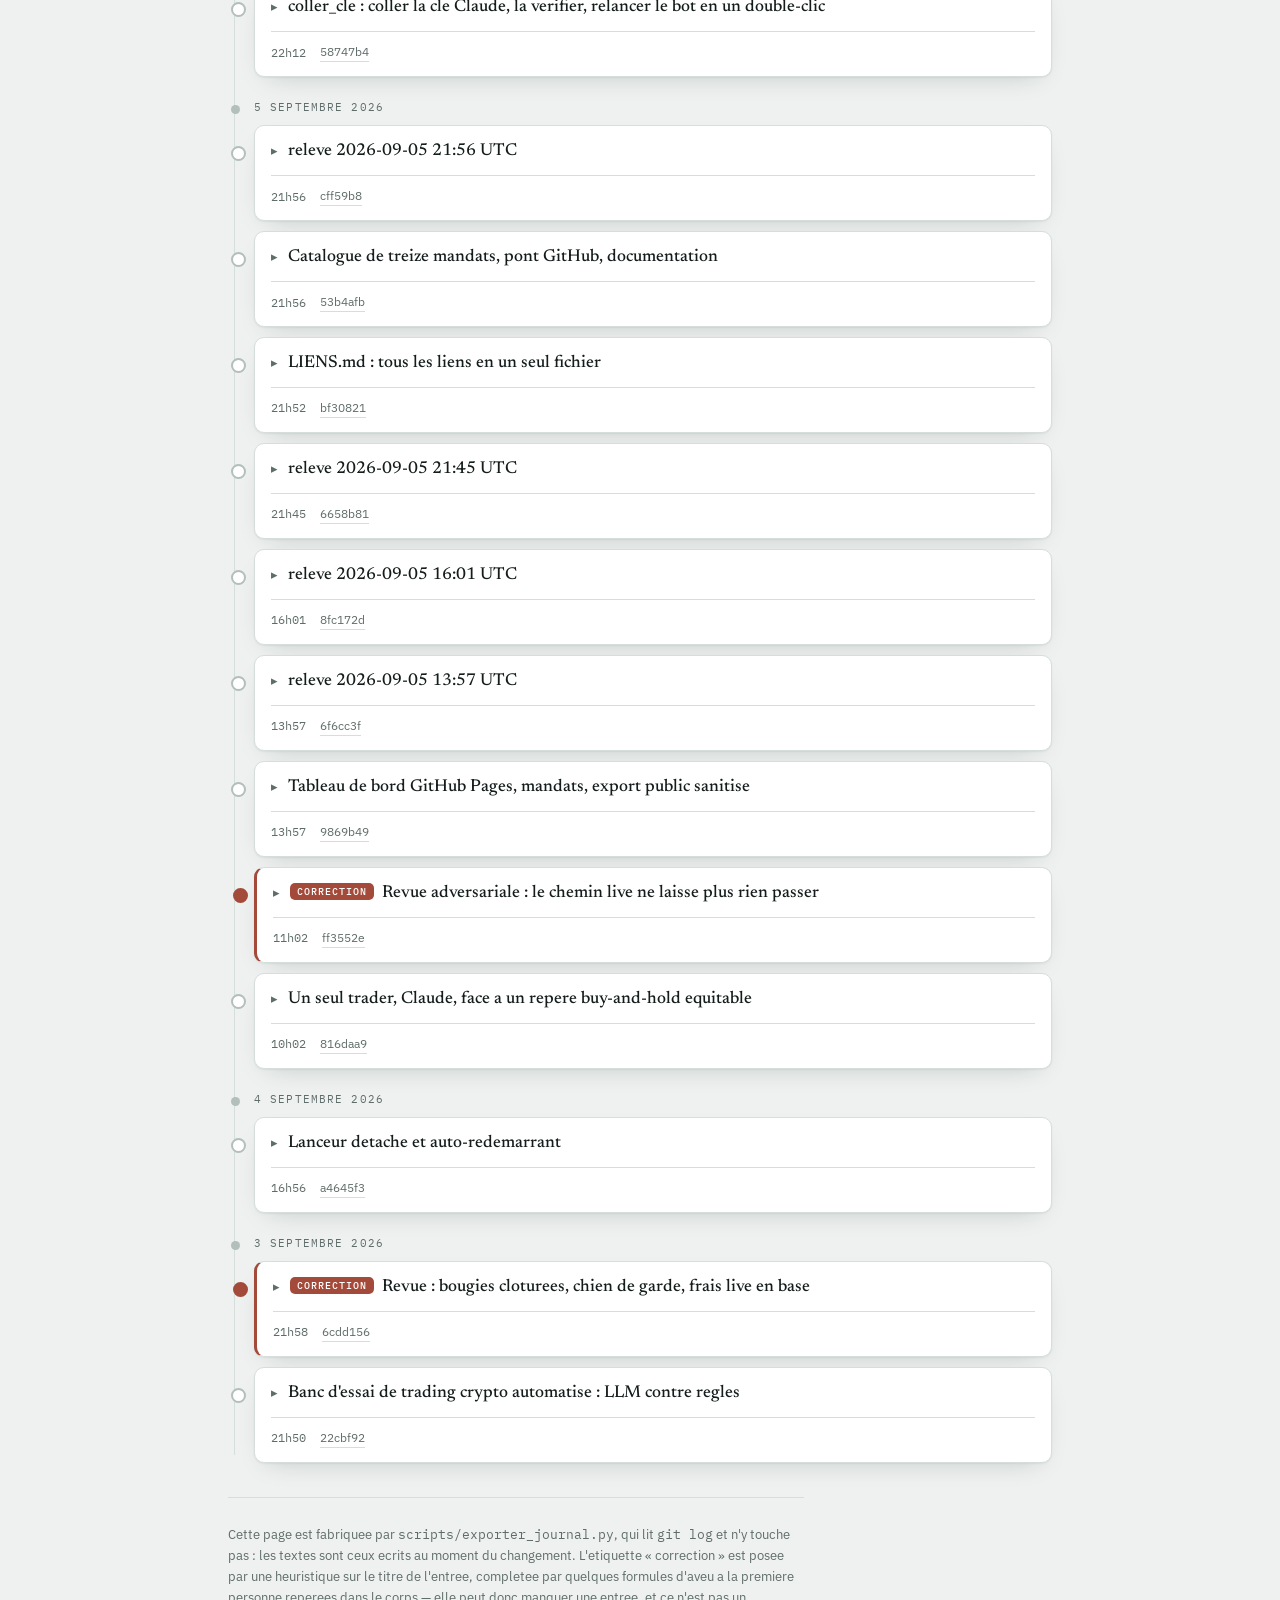
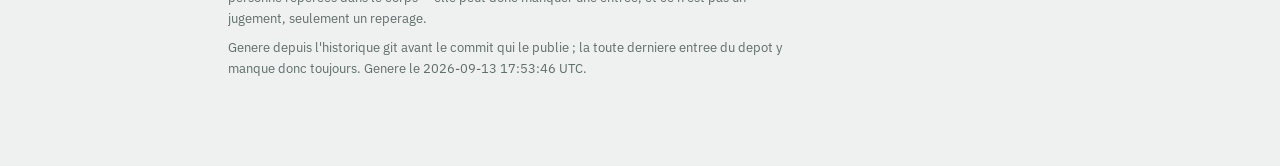
==== commit 903a3ad2: "La validation en avant devient une page, et les couleurs cessent de vivre en cinq exemplaires DEUX C" ====
--- a/docs/journal.html
+++ b/docs/journal.html
@@ -9,39 +9,8 @@
 <link rel="preconnect" href="https://fonts.gstatic.com" crossorigin>
 <link rel="stylesheet" href="https://fonts.googleapis.com/css2?family=Newsreader:ital,opsz,wght@0,6..72,400;0,6..72,500;0,6..72,600;1,6..72,400&family=IBM+Plex+Mono:wght@400;500;600&family=IBM+Plex+Sans:wght@400;500;600&display=swap">
 <link rel="stylesheet" href="nav.css">
+<link rel="stylesheet" href="jetons.css">
 <style>
-:root{
-  --ground:#EEF1F0; --surface:#FFFFFF; --surface-2:#F5F8F7; --surface-3:#EAEFED;
-  --ink:#141D1C; --ink-2:#485552; --ink-3:#5F6D6A;
-  --rule:#D6DEDC; --rule-fort:#B2BFBB;
-  --achat:#0E7C86; --vente:#B0700A; --blocage:#A34A3A;
-  --hausse:#0A7A54; --baisse:#C0392E;
-  --dort:#C7D1CE; --sur-vif:#FFFFFF;
-  --ombre:0 1px 2px rgba(20,29,28,.06), 0 10px 28px -14px rgba(20,29,28,.22);
-  --focus:#0E7C86;
-}
-@media (prefers-color-scheme: dark){
-  :root:not([data-theme="light"]){
-    --ground:#0E1413; --surface:#161E1D; --surface-2:#1C2625; --surface-3:#243130;
-    --ink:#E6ECEA; --ink-2:#A6B4B0; --ink-3:#8A9995;
-    --rule:#2E3B37; --rule-fort:#3A4844;
-    --achat:#45C2CE; --vente:#DDA33F; --blocage:#DB7A63;
-    --hausse:#22C58B; --baisse:#EB6B5F;
-    --dort:#2C3937; --sur-vif:#0E1413;
-    --ombre:0 1px 2px rgba(0,0,0,.35), 0 10px 28px -14px rgba(0,0,0,.7);
-    --focus:#45C2CE;
-  }
-}
-:root[data-theme="dark"]{
-  --ground:#0E1413; --surface:#161E1D; --surface-2:#1C2625; --surface-3:#243130;
-  --ink:#E6ECEA; --ink-2:#A6B4B0; --ink-3:#8A9995;
-  --rule:#2E3B37; --rule-fort:#3A4844;
-  --achat:#45C2CE; --vente:#DDA33F; --blocage:#DB7A63;
-  --hausse:#22C58B; --baisse:#EB6B5F;
-  --dort:#2C3937; --sur-vif:#0E1413;
-  --ombre:0 1px 2px rgba(0,0,0,.35), 0 10px 28px -14px rgba(0,0,0,.7);
-  --focus:#45C2CE;
-}
 *{box-sizing:border-box}
 body{margin:0; background:var(--ground); color:var(--ink);
   font-family:"IBM Plex Sans",system-ui,-apple-system,"Segoe UI",sans-serif;
--- a/docs/jetons.css
+++ b/docs/jetons.css
@@ -0,0 +1,71 @@
+/*  Les couleurs du site, en un seul endroit.
+ *
+ *  Elles etaient recopiees dans cinq pages, environ cent vingt lignes chacune,
+ *  et elles avaient DEJA DIVERGE sans que personne le voie : --hausse valait
+ *  #0A7A54 sur quatre pages et #0B8F63 sur celle des simulations, qui portait
+ *  en plus deux verts differents pour « positif » dans son propre fichier —
+ *  --hausse-txt pour le texte, --hausse pour les valeurs. On retient #0A7A54,
+ *  et --hausse-txt devient un alias de --hausse plutot qu'une seconde verite.
+ *
+ *  TROIS ETATS, PAS DEUX. Le visiteur peut avoir choisi clair, choisi sombre,
+ *  ou n'avoir rien choisi — et c'est le cas le plus frequent, ou seul
+ *  prefers-color-scheme decide. Le bloc :root nu porte donc la palette claire
+ *  complete ; la media-query ne REDEFINIT que les memes jetons, protegee par
+ *  :not([data-theme="light"]) pour qu'un choix explicite de clair l'emporte sur
+ *  un systeme sombre ; et [data-theme="dark"] les redefinit encore pour que le
+ *  choix explicite de sombre l'emporte dans l'autre sens. Aucune couleur
+ *  n'existe uniquement derriere une media-query : elle ne s'appliquerait pas
+ *  dans l'etat par defaut du navigateur.
+ */
+:root{
+  /* surfaces et fonds */
+  --ground:#EEF1F0; --surface:#FFFFFF; --surface-2:#F5F8F7; --surface-3:#EAEFED;
+  /* encres */
+  --ink:#141D1C; --ink-2:#485552; --ink-3:#5F6D6A;
+  /* filets */
+  --rule:#D6DEDC; --rule-fort:#B2BFBB;
+  /* le vocabulaire du banc : un achat, une vente, un blocage */
+  --achat:#0E7C86; --vente:#B0700A; --blocage:#A34A3A;
+  /* la direction d'un prix */
+  --hausse:#0A7A54; --baisse:#C0392E;
+  /* les memes, en aplat, quand du texte clair se pose dessus */
+  --achat-plein:#0C6E70; --hausse-plein:#0A7A54; --baisse-plein:#B23A2E;
+  --hausse-txt:#0A7A54;          /* alias historique : meme valeur que --hausse */
+  --sur-vif:#FFFFFF;             /* texte pose sur un aplat vif */
+  /* ce qui dort, et le prix lui-meme */
+  --dort:#C7D1CE; --prix:#3F4B47;
+  --ombre:0 1px 2px rgba(20,29,28,.06), 0 10px 28px -14px rgba(20,29,28,.22);
+  --focus:#0E7C86;
+}
+@media (prefers-color-scheme: dark){
+  :root:not([data-theme="light"]){
+    --ground:#0E1413; --surface:#161E1D; --surface-2:#1C2625; --surface-3:#243130;
+    --ink:#E6ECEA; --ink-2:#A6B4B0; --ink-3:#8A9995;
+    /*  --rule remonte de #27332F a #2E3B37 : sur un fond presque noir, l'ancien
+     *  filet etait invisible et les cartes n'avaient plus de bord.  */
+    --rule:#2E3B37; --rule-fort:#3A4844;
+    --achat:#45C2CE; --vente:#DDA33F; --blocage:#DB7A63;
+    --hausse:#22C58B; --baisse:#EB6B5F;
+    --achat-plein:#45C2CE; --hausse-plein:#22C58B; --baisse-plein:#EB6B5F;
+    --hausse-txt:#22C58B;
+    --sur-vif:#0E1413;
+    --dort:#2C3937; --prix:#93A19D;
+    /*  Une ombre noire sur un fond presque noir ne souleve rien. On garde une
+     *  ombre resserree pour la profondeur, et le relief vient du filet.  */
+    --ombre:0 1px 2px rgba(0,0,0,.4), 0 6px 18px -10px rgba(0,0,0,.75);
+    --focus:#45C2CE;
+  }
+}
+:root[data-theme="dark"]{
+  --ground:#0E1413; --surface:#161E1D; --surface-2:#1C2625; --surface-3:#243130;
+  --ink:#E6ECEA; --ink-2:#A6B4B0; --ink-3:#8A9995;
+  --rule:#2E3B37; --rule-fort:#3A4844;
+  --achat:#45C2CE; --vente:#DDA33F; --blocage:#DB7A63;
+  --hausse:#22C58B; --baisse:#EB6B5F;
+  --achat-plein:#45C2CE; --hausse-plein:#22C58B; --baisse-plein:#EB6B5F;
+  --hausse-txt:#22C58B;
+  --sur-vif:#0E1413;
+  --dort:#2C3937; --prix:#93A19D;
+  --ombre:0 1px 2px rgba(0,0,0,.4), 0 6px 18px -10px rgba(0,0,0,.75);
+  --focus:#45C2CE;
+}
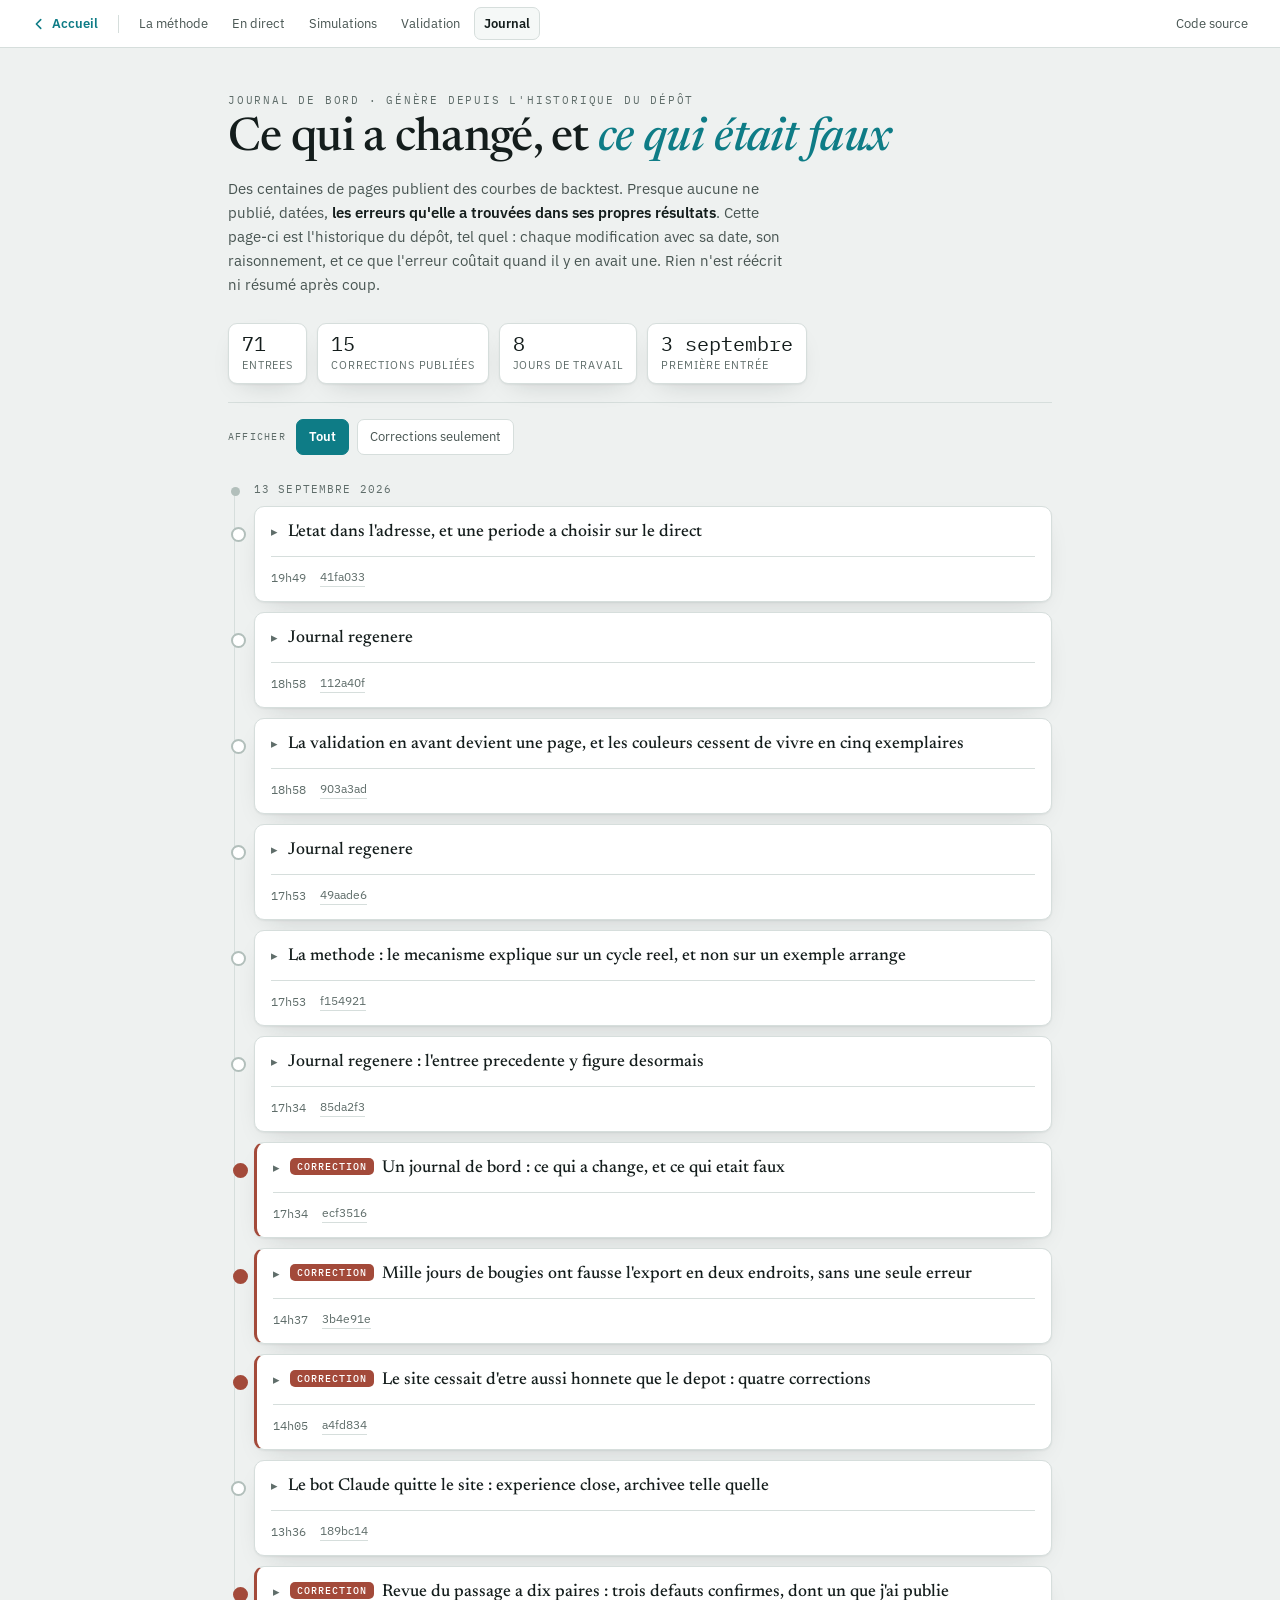
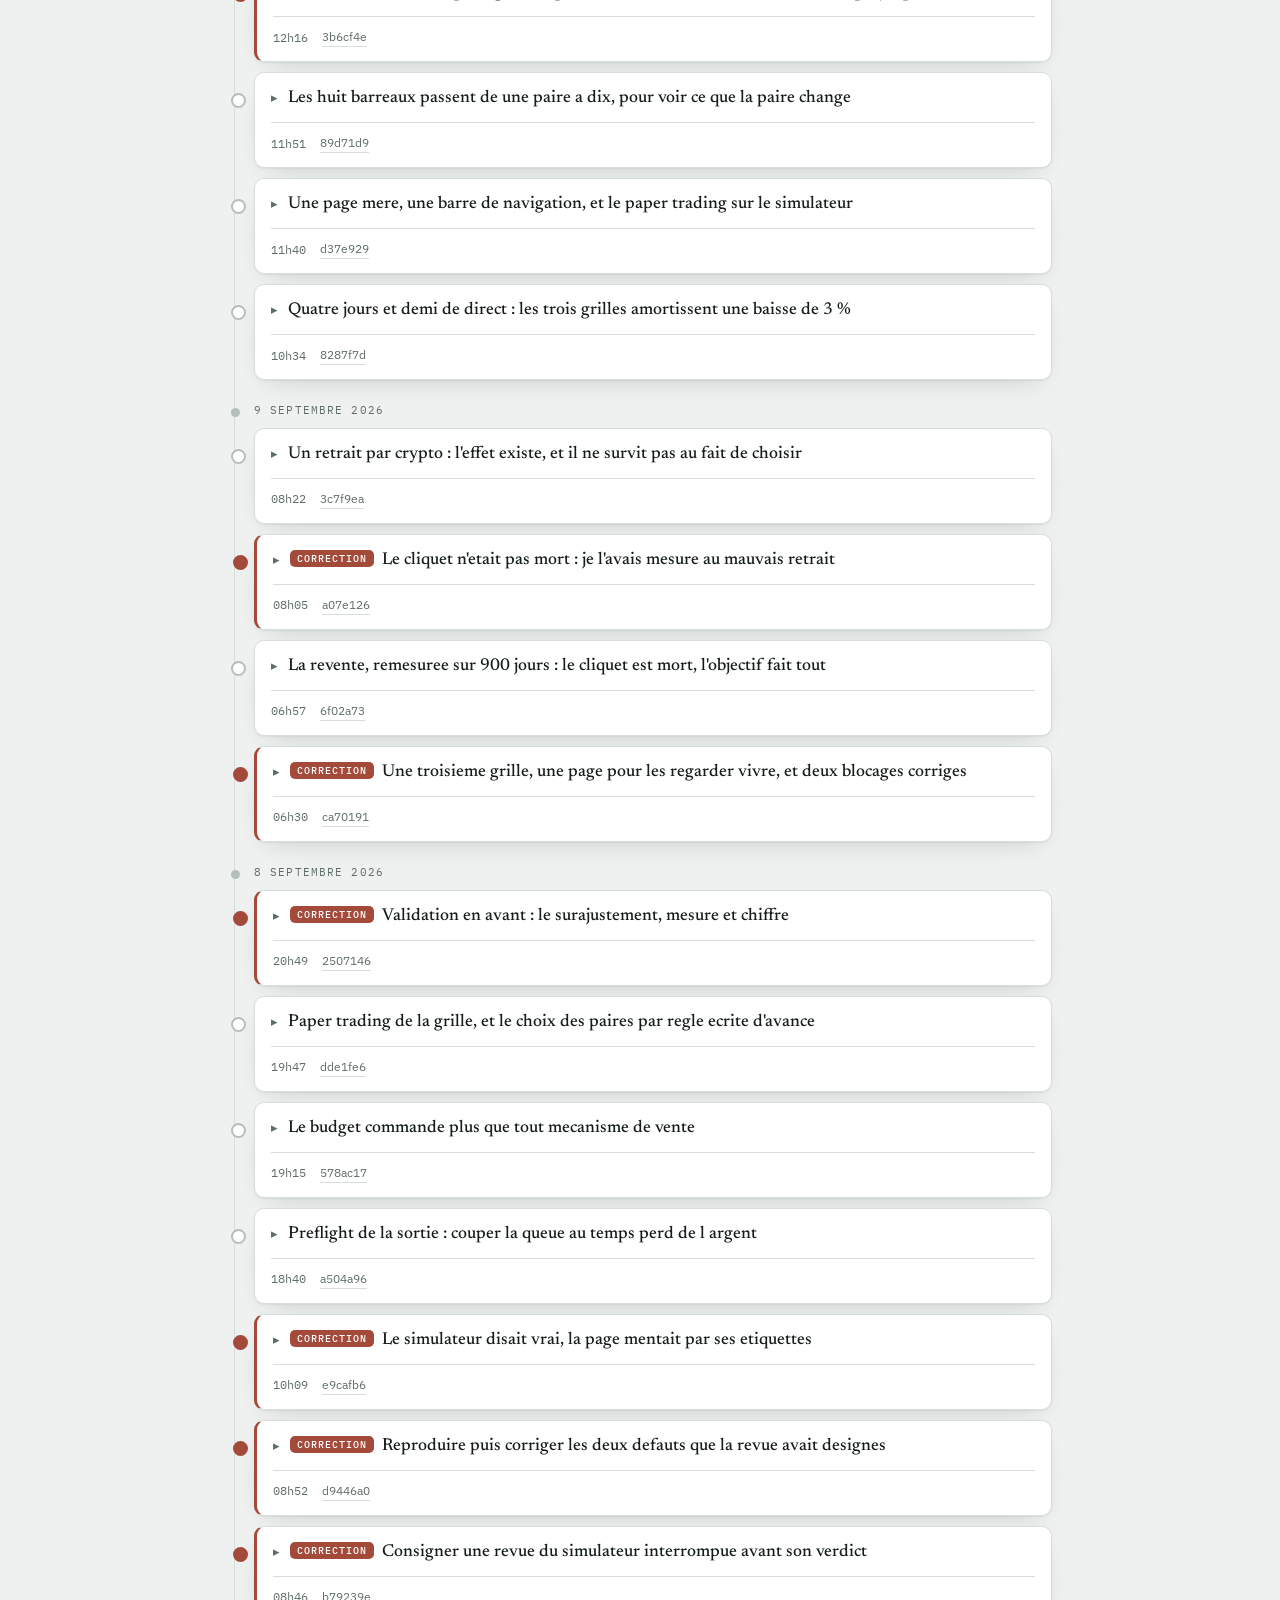
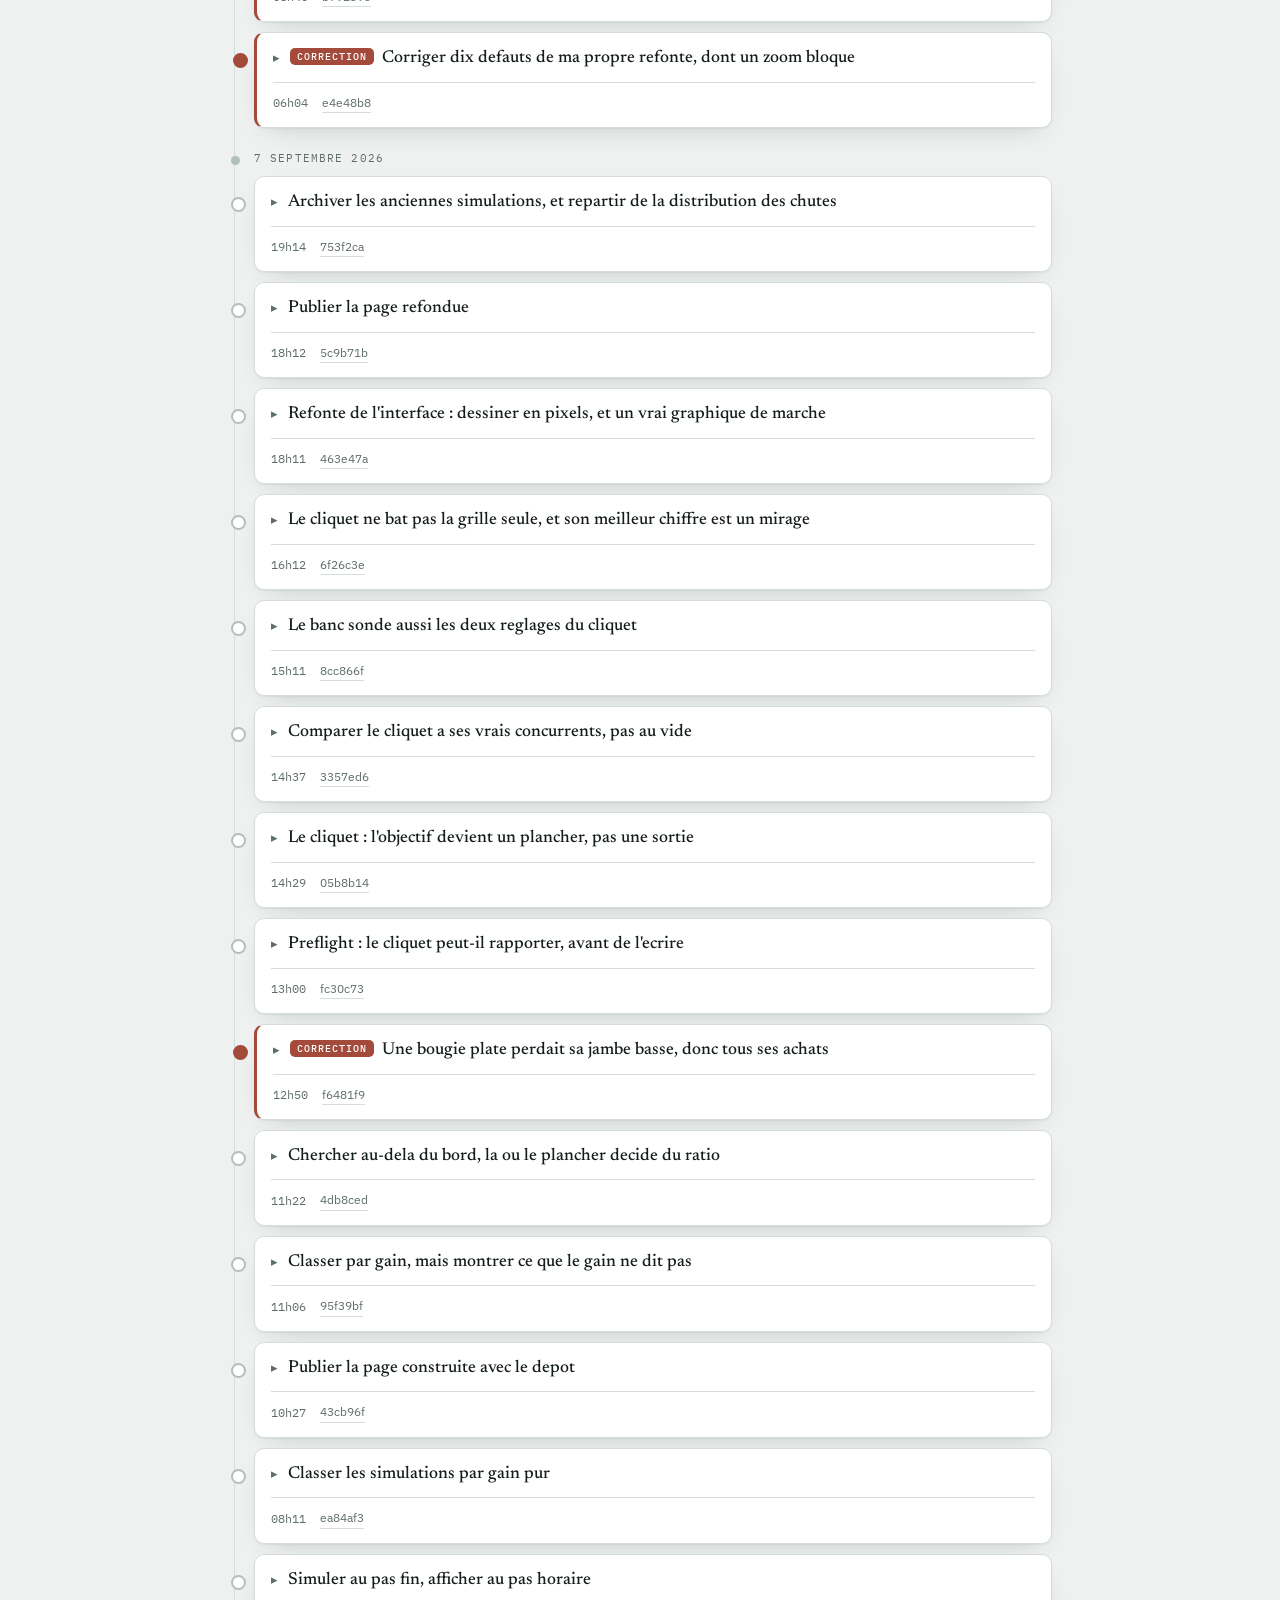
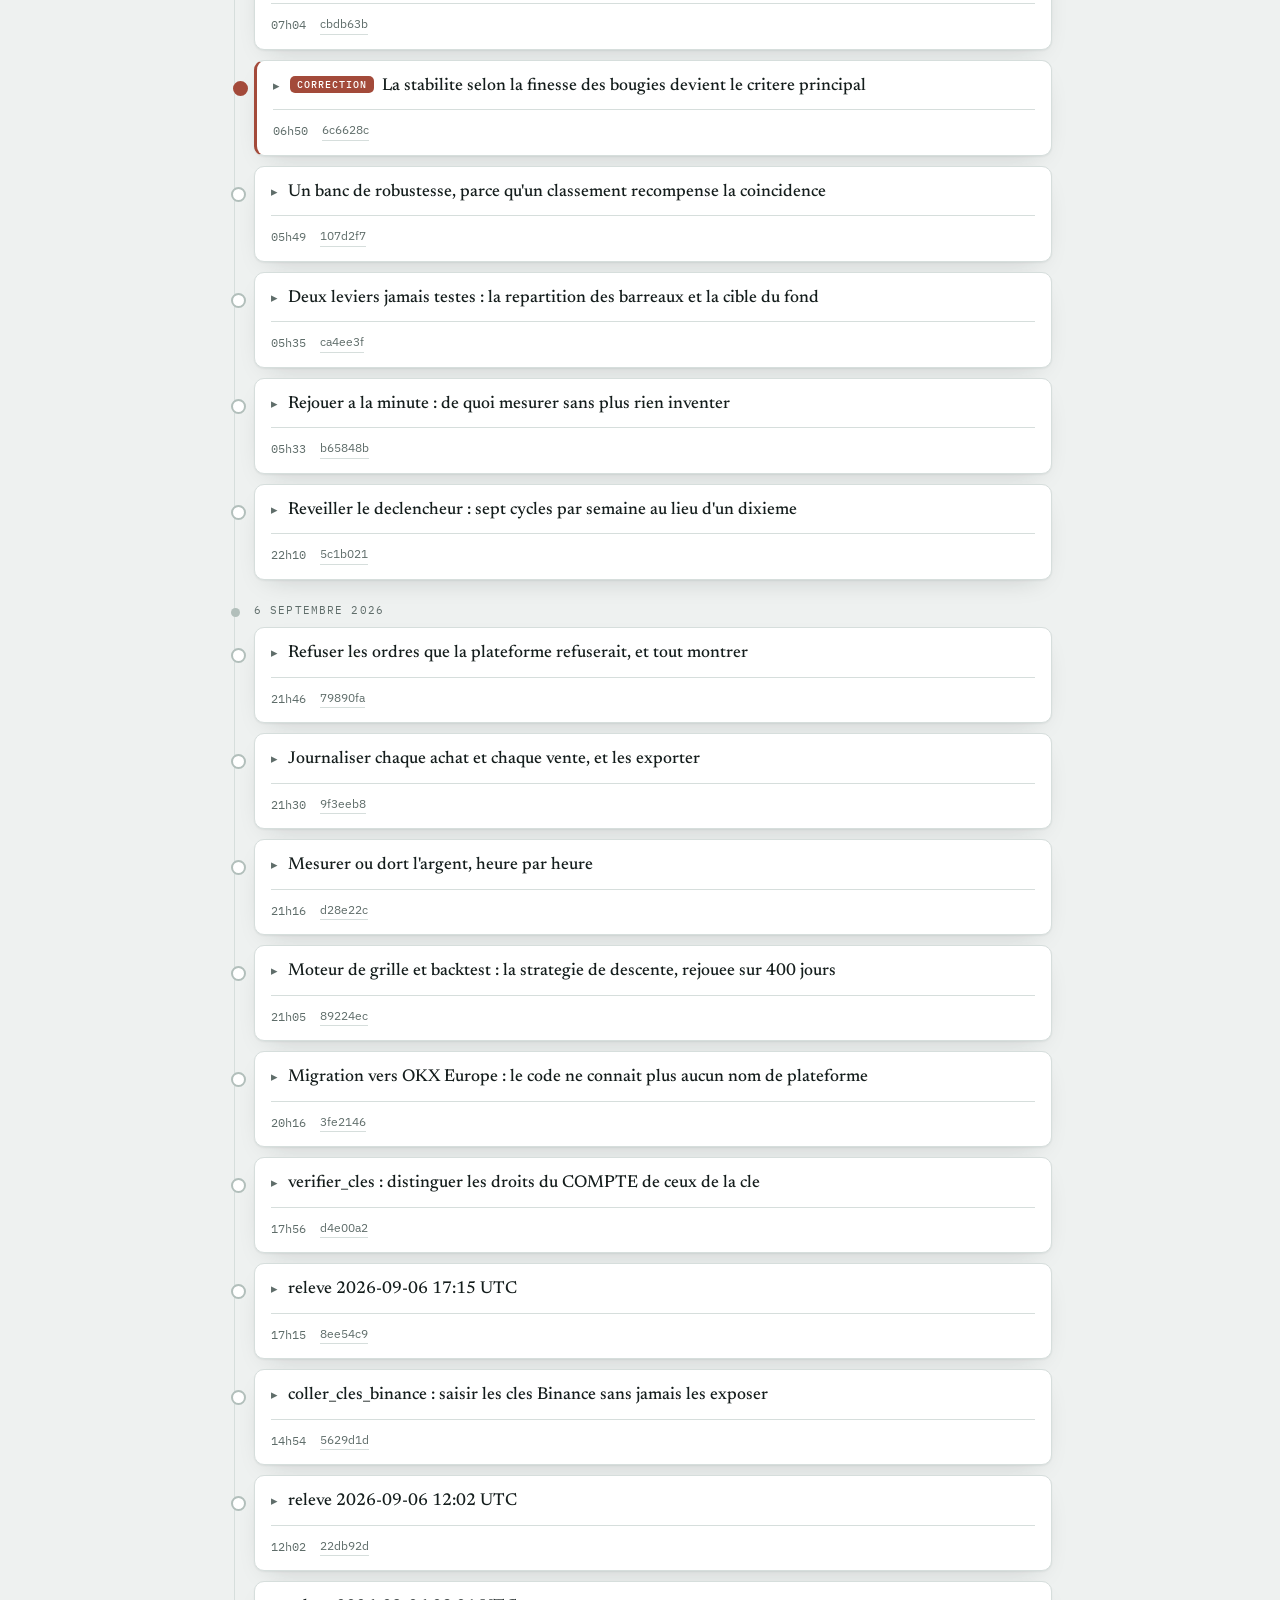
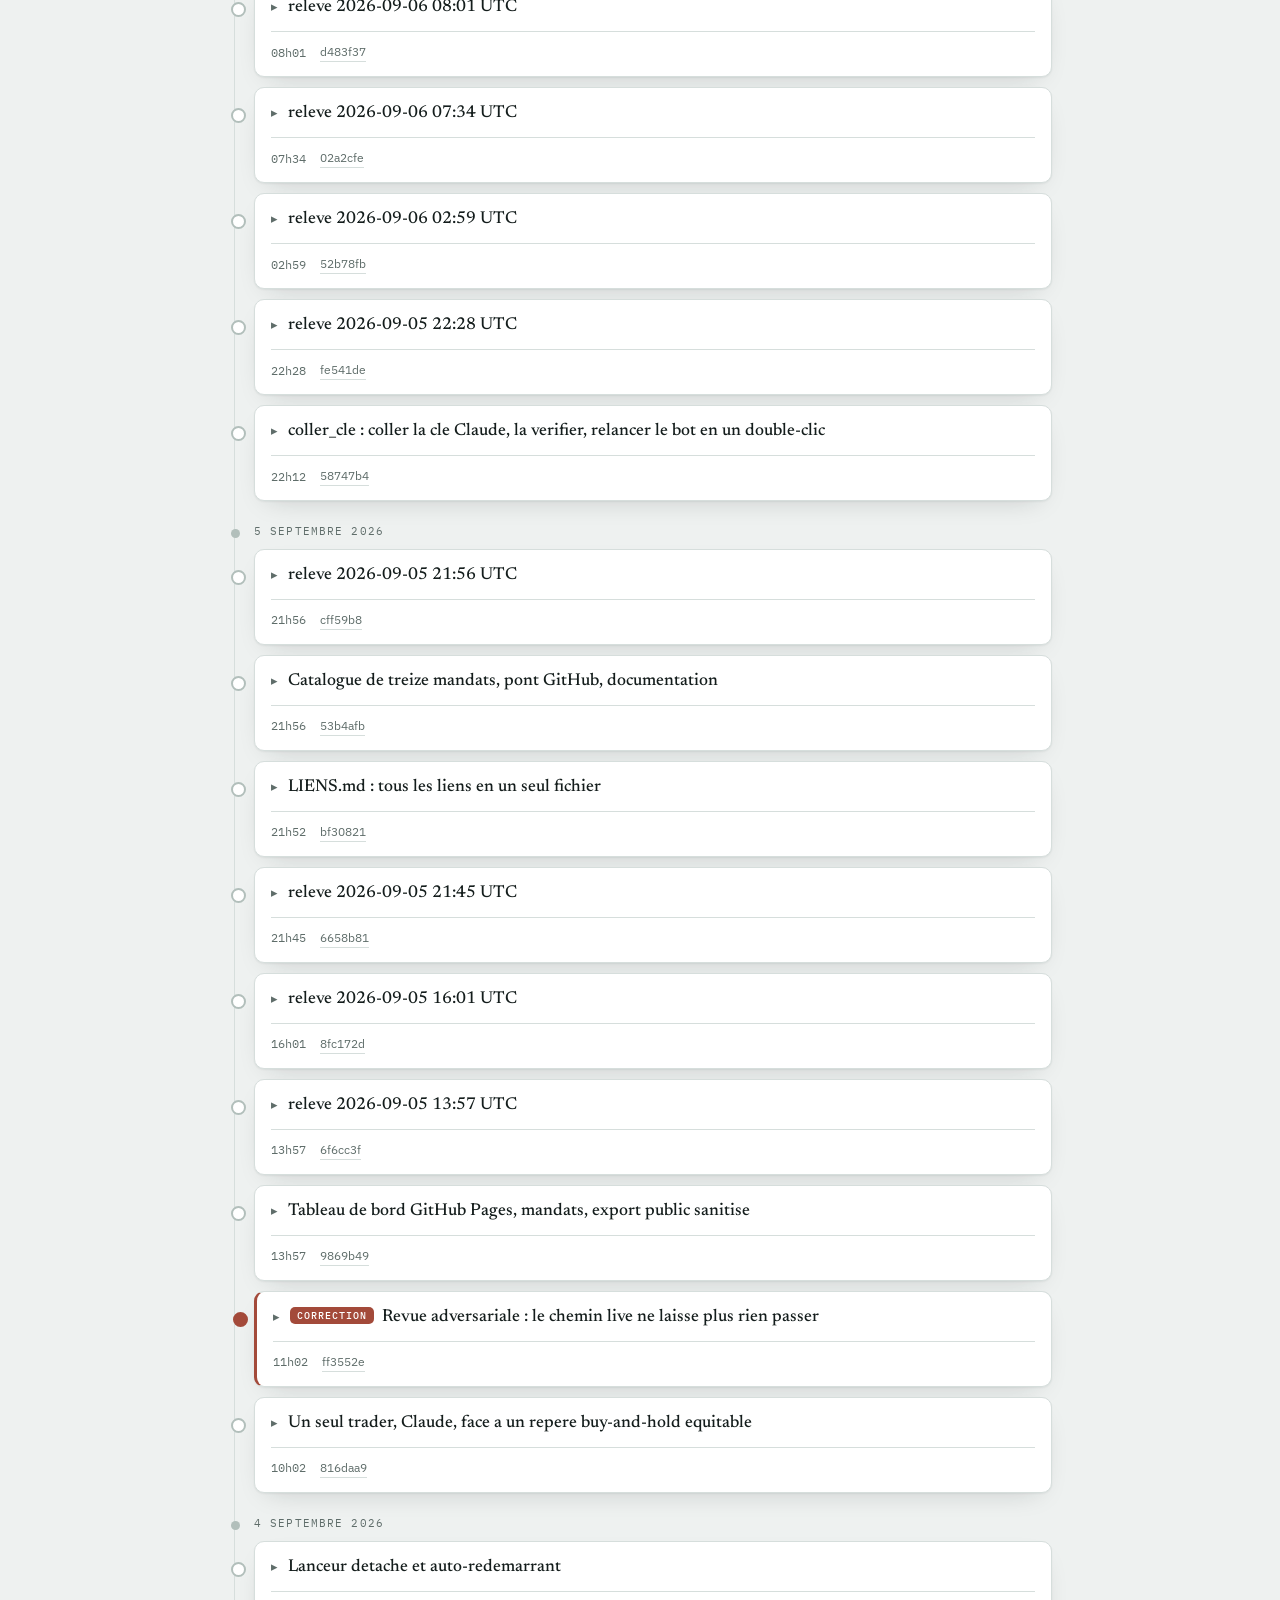
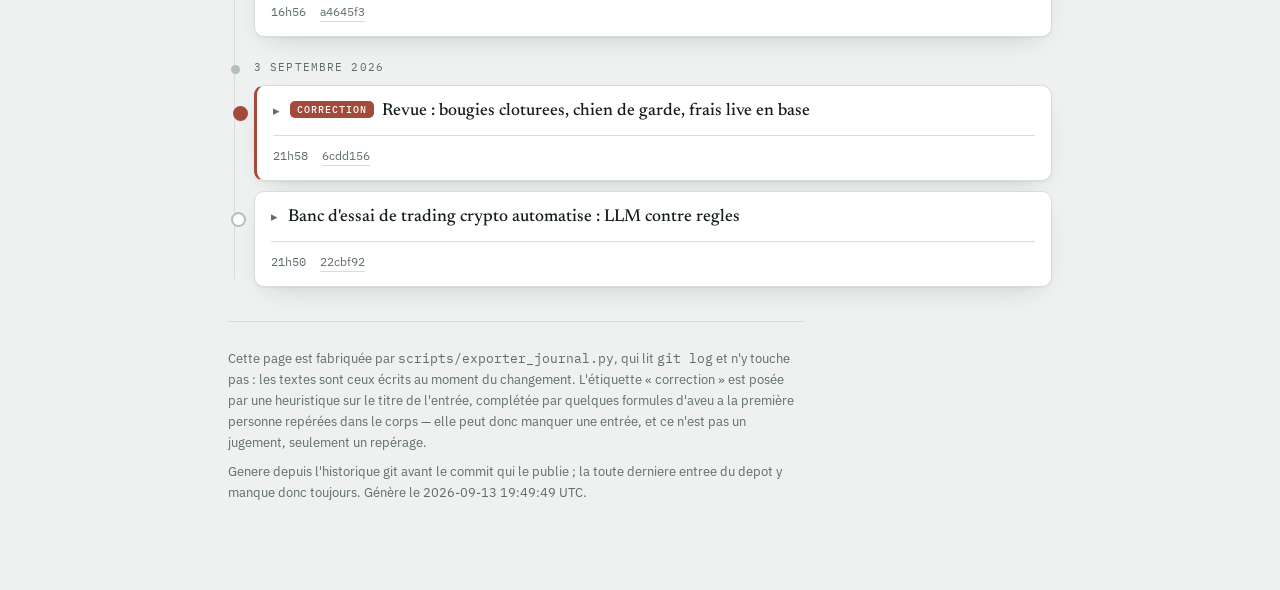
==== commit edac0554: "Les accents, et l'outil qui les remet sans casser le code Les pages avaient ete ecrites sans accents" ====
--- a/docs/journal.html
+++ b/docs/journal.html
@@ -4,7 +4,7 @@
 <meta charset="utf-8">
 <meta name="viewport" content="width=device-width, initial-scale=1">
 <title>Journal de bord</title>
-<meta name="description" content="Tout ce qui a change sur ce banc d'essai, date, y compris les erreurs trouvees dans ses propres resultats.">
+<meta name="description" content="Tout ce qui a change sur ce banc d'essai, date, y compris les erreurs trouvées dans ses propres résultats.">
 <link rel="preconnect" href="https://fonts.googleapis.com">
 <link rel="preconnect" href="https://fonts.gstatic.com" crossorigin>
 <link rel="stylesheet" href="https://fonts.googleapis.com/css2?family=Newsreader:ital,opsz,wght@0,6..72,400;0,6..72,500;0,6..72,600;1,6..72,400&family=IBM+Plex+Mono:wght@400;500;600&family=IBM+Plex+Sans:wght@400;500;600&display=swap">
@@ -95,13 +95,13 @@
 <div class="enveloppe">
 
 <header class="tete">
-  <p class="eyebrow">journal de bord · genere depuis l'historique du depot</p>
-  <h1>Ce qui a change, et <em>ce qui etait faux</em></h1>
+  <p class="eyebrow">journal de bord · génère depuis l'historique du dépôt</p>
+  <h1>Ce qui a changé, et <em>ce qui était faux</em></h1>
   <p class="chapo">Des centaines de pages publient des courbes de backtest. Presque
-     aucune ne publie, datees, <em>les erreurs qu'elle a trouvees dans ses propres
-     resultats</em>. Cette page-ci est l'historique du depot, tel quel : chaque
-     modification avec sa date, son raisonnement, et ce que l'erreur coutait quand il
-     y en avait une. Rien n'est reecrit ni resume apres coup.</p>
+     aucune ne publié, datées, <em>les erreurs qu'elle a trouvées dans ses propres
+     résultats</em>. Cette page-ci est l'historique du dépôt, tel quel : chaque
+     modification avec sa date, son raisonnement, et ce que l'erreur coûtait quand il
+     y en avait une. Rien n'est réécrit ni résumé après coup.</p>
 </header>
 
 <div class="resume" id="resume"></div>
@@ -115,12 +115,12 @@
 <div class="frise" id="frise"><p class="vide">chargement du journal…</p></div>
 
 <footer>
-  <p>Cette page est fabriquee par <span class="num">scripts/exporter_journal.py</span>,
+  <p>Cette page est fabriquée par <span class="num">scripts/exporter_journal.py</span>,
      qui lit <span class="num">git log</span> et n'y touche pas : les textes sont ceux
-     ecrits au moment du changement. L'etiquette « correction » est posee par une
-     heuristique sur le titre de l'entree, completee par quelques formules d'aveu a la
-     premiere personne reperees dans le corps — elle peut donc manquer une entree, et
-     ce n'est pas un jugement, seulement un reperage.</p>
+     écrits au moment du changement. L'étiquette « correction » est posée par une
+     heuristique sur le titre de l'entrée, complétée par quelques formules d'aveu a la
+     première personne repérées dans le corps — elle peut donc manquer une entrée, et
+     ce n'est pas un jugement, seulement un repérage.</p>
   <p id="note"></p>
 </footer>
 
@@ -158,7 +158,7 @@
 function rendre(){
   const frise = document.getElementById("frise");
   const vues = J.entrees.filter(e => J.filtre === "tout" || e.etiquette === "correction");
-  if (!vues.length){ frise.innerHTML = `<p class="vide">Aucune entree.</p>`; return; }
+  if (!vues.length){ frise.innerHTML = `<p class="vide">Aucune entrée.</p>`; return; }
   let html = "", jourCourant = null;
   for (const e of vues){
     const j = e.date.slice(0,10);
@@ -218,7 +218,7 @@
   } catch(e){ d = null; }
   if (!d || !d.entrees){
     document.getElementById("frise").innerHTML =
-      `<p class="vide">Le journal n'a pas pu etre charge.</p>`;
+      `<p class="vide">Le journal n'a pas pu être charge.</p>`;
     return;
   }
   J.entrees = d.entrees;
@@ -227,14 +227,14 @@
   const jours = new Set(d.entrees.map(e => e.date.slice(0,10))).size;
   document.getElementById("resume").innerHTML = [
     [d.entrees.length, "entrees"],
-    [corr, corr > 1 ? "corrections publiees" : "correction publiee"],
+    [corr, corr > 1 ? "corrections publiées" : "correction publiée"],
     [jours, "jours de travail"],
     [jourLong(d.entrees[d.entrees.length-1].date).split(" ").slice(0,2).join(" "),
-     "premiere entree"],
+     "première entrée"],
   ].map(([v,k]) => `<div class="jeton"><div class="v">${esc(v)}</div>
       <div class="k">${esc(k)}</div></div>`).join("");
   document.getElementById("note").textContent =
-    (d.note || "") + " Genere le " + (d.genere_le || "").replace("T"," ").replace("+00:00"," UTC") + ".";
+    (d.note || "") + " Génère le " + (d.genere_le || "").replace("T"," ").replace("+00:00"," UTC") + ".";
   poserFiltres();
   rendre();
 })();
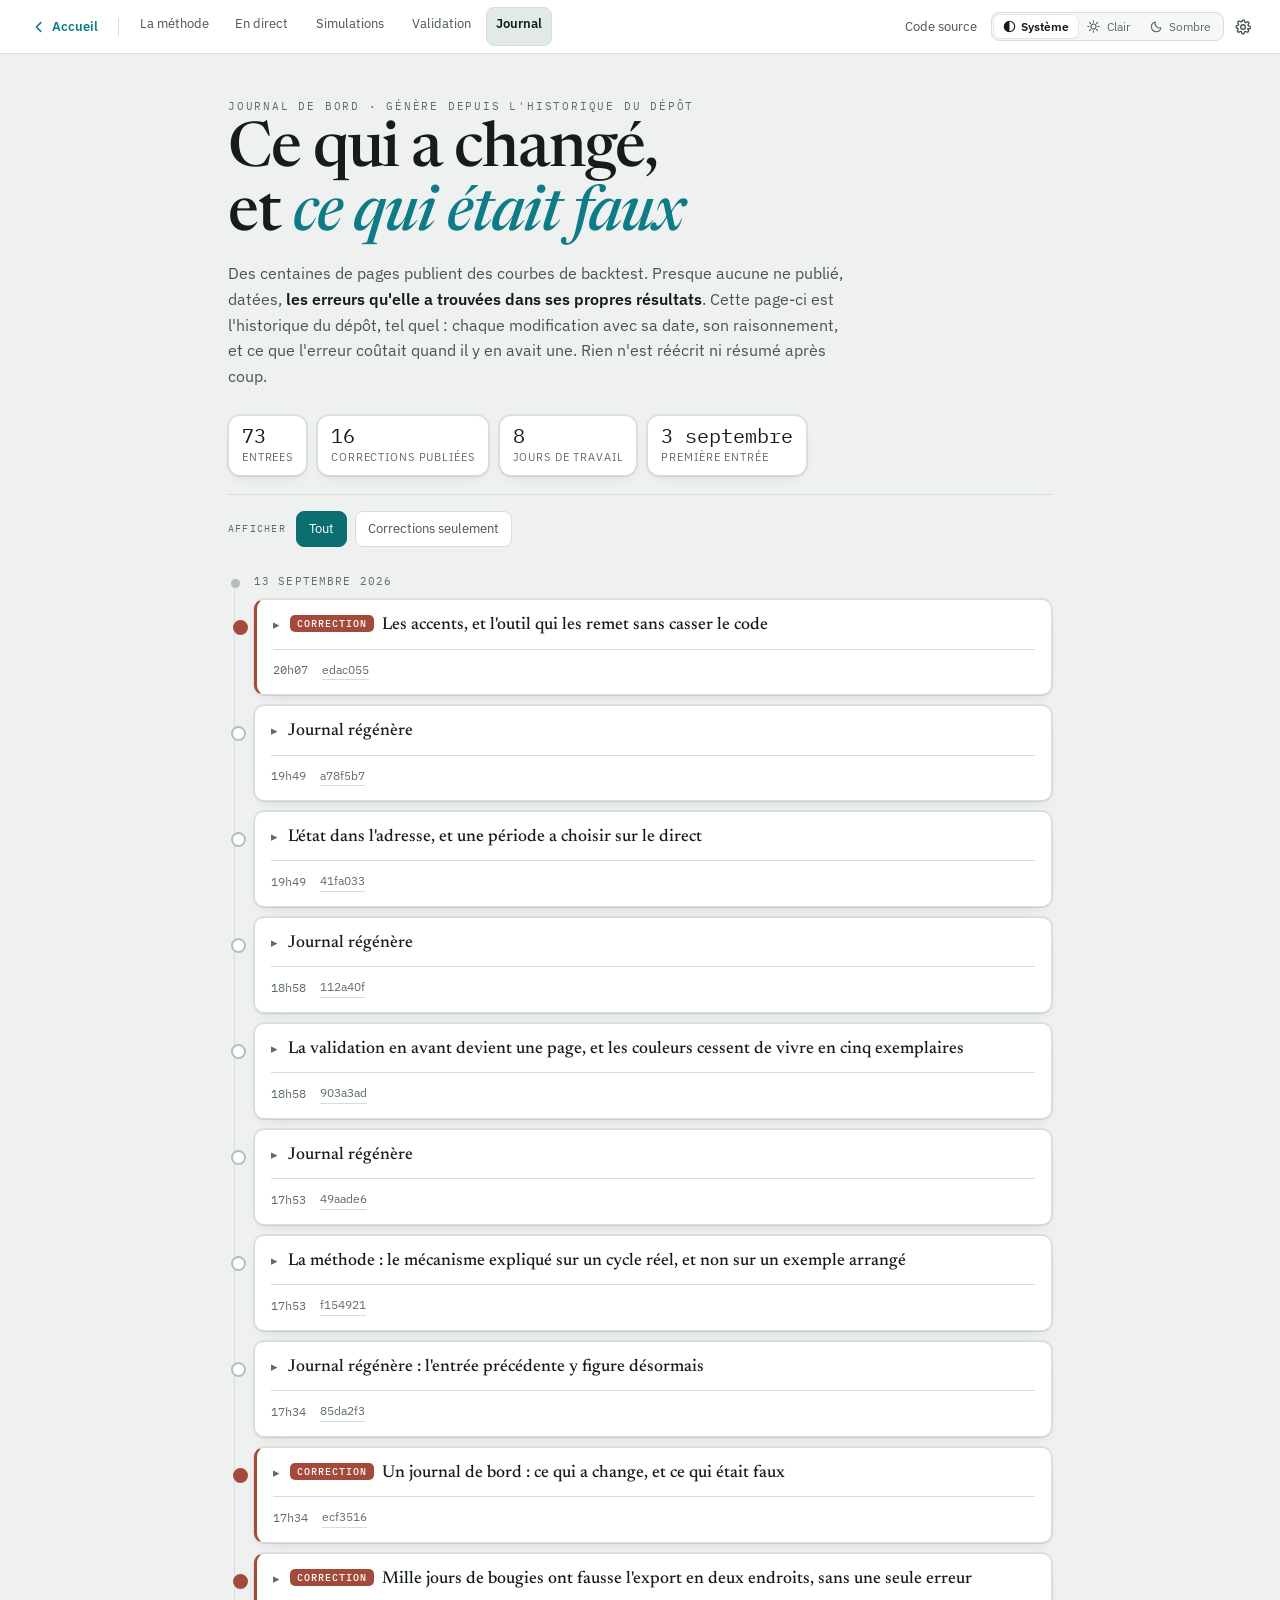
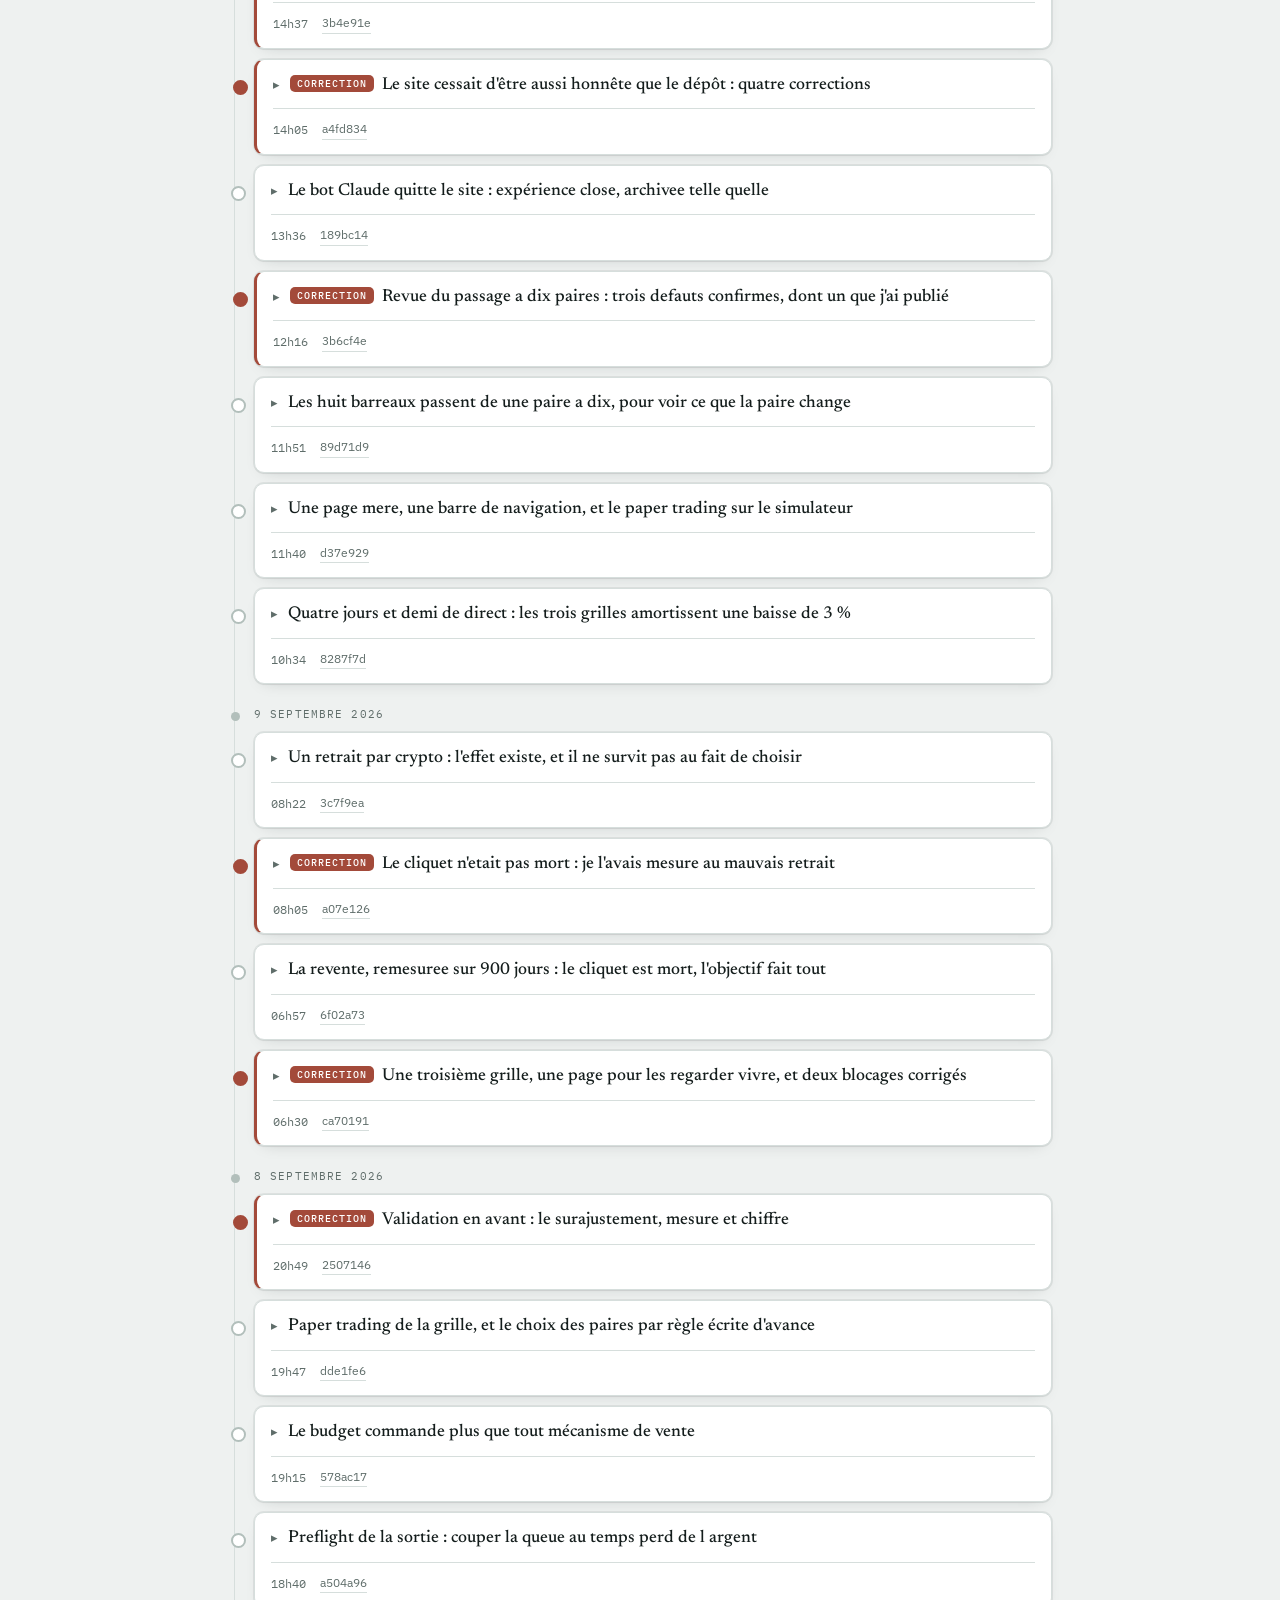
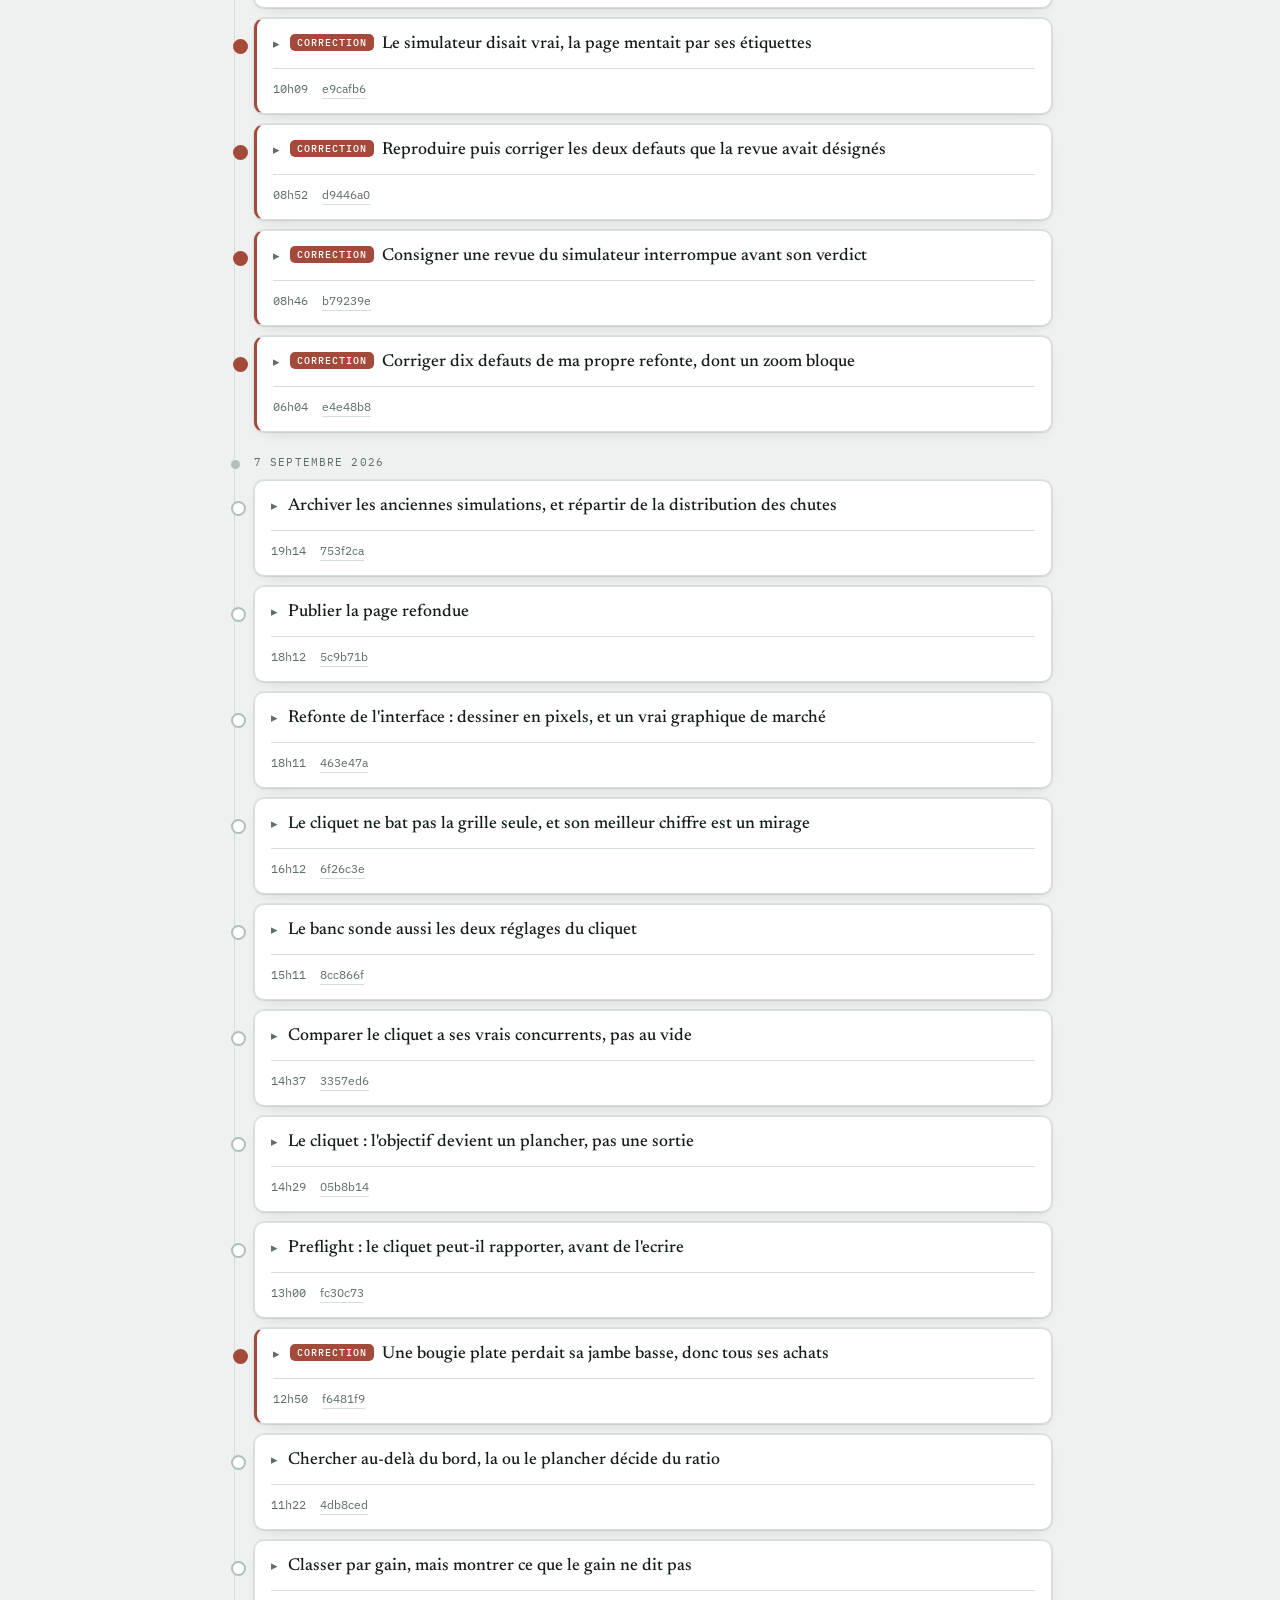
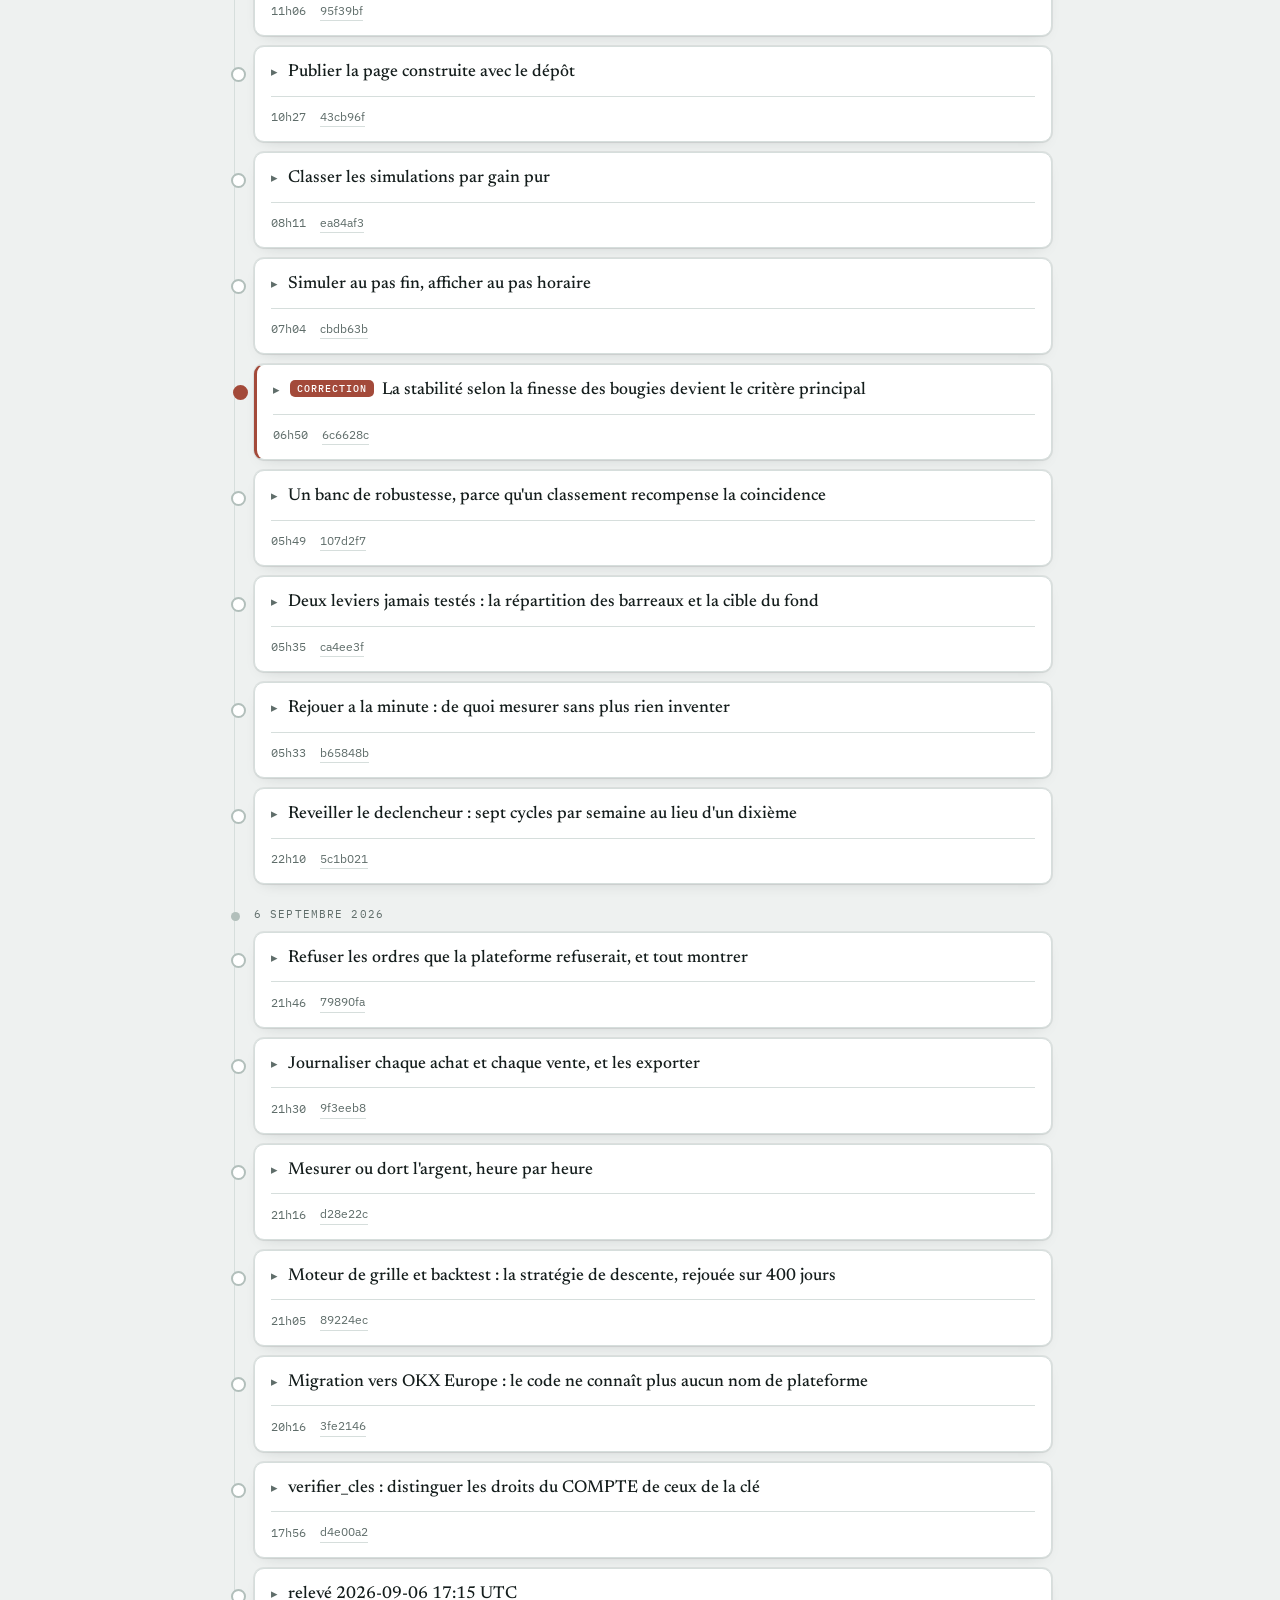
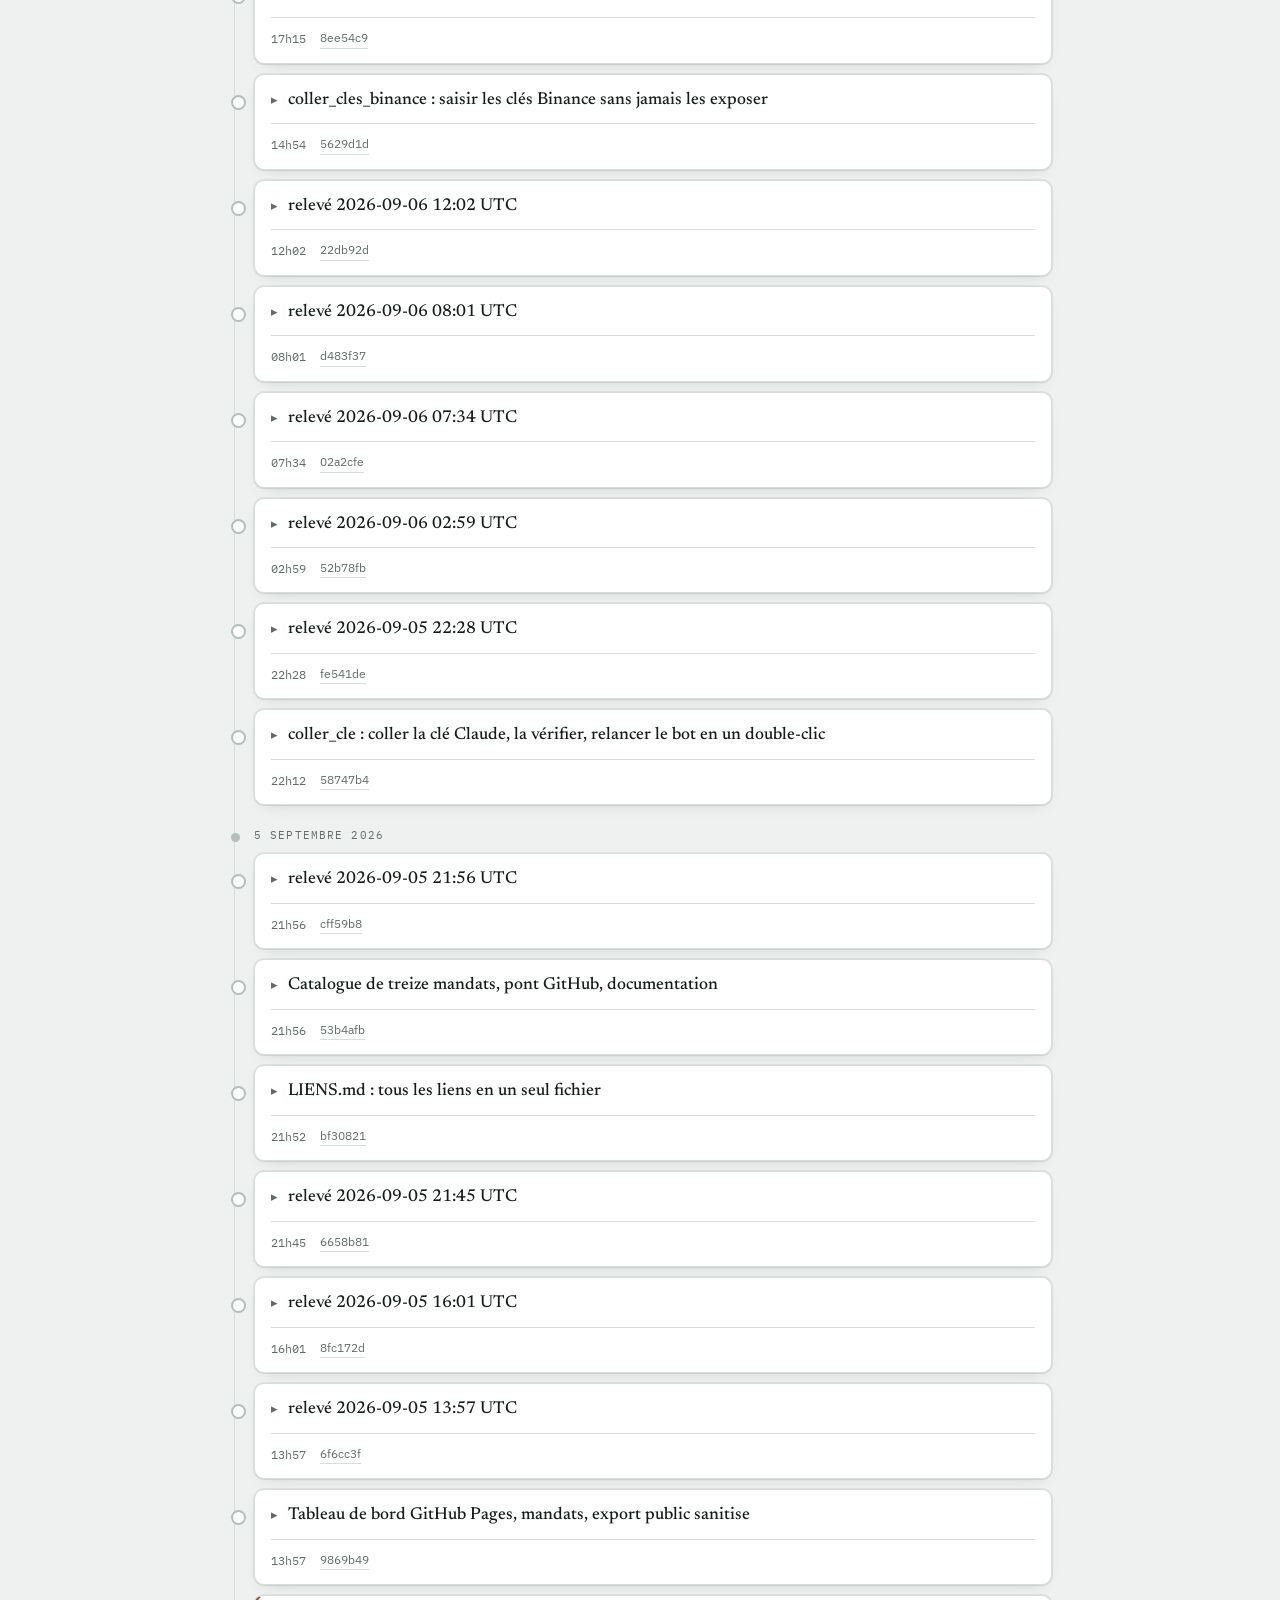
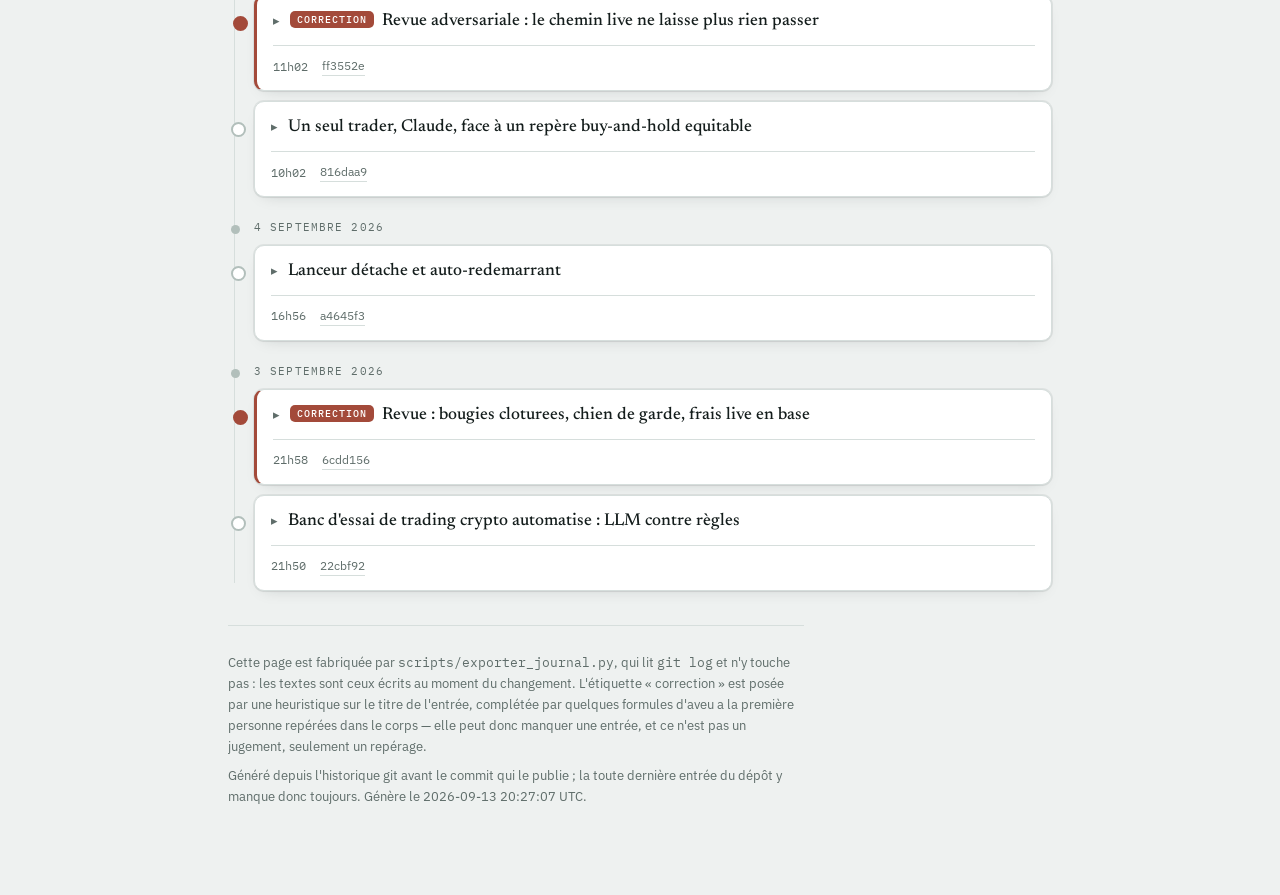
==== commit 2552ed79: "Le theme, les reglages d'affichage, et un cycle qui s'etudie au clic jetons.css portait depuis le de" ====
--- a/docs/journal.html
+++ b/docs/journal.html
@@ -10,14 +10,17 @@
 <link rel="stylesheet" href="https://fonts.googleapis.com/css2?family=Newsreader:ital,opsz,wght@0,6..72,400;0,6..72,500;0,6..72,600;1,6..72,400&family=IBM+Plex+Mono:wght@400;500;600&family=IBM+Plex+Sans:wght@400;500;600&display=swap">
 <link rel="stylesheet" href="nav.css">
 <link rel="stylesheet" href="jetons.css">
+<link rel="stylesheet" href="gabarit.css">
+<script src="prefs.js"></script>
 <style>
 *{box-sizing:border-box}
 body{margin:0; background:var(--ground); color:var(--ink);
   font-family:"IBM Plex Sans",system-ui,-apple-system,"Segoe UI",sans-serif;
-  font-size:15px; line-height:1.6; -webkit-text-size-adjust:100%}
+  font-size:var(--corps); line-height:1.6; -webkit-text-size-adjust:100%}
 .enveloppe{max-width:860px; margin:0 auto; padding:clamp(22px,5vw,44px) 18px 80px}
-h1,h2,h3{font-family:"Newsreader",Georgia,serif; font-weight:500; margin:0; text-wrap:balance}
-h1{font-size:clamp(1.9rem,5.6vw,2.9rem); line-height:1.1; letter-spacing:-.015em}
+h1,h2,h3{font-family:var(--f-titre); font-weight:500; margin:0;
+  text-wrap:balance; font-optical-sizing:auto}
+h1{font-size:var(--t-affiche); line-height:1.03; letter-spacing:-.022em}
 h1 em{font-style:italic; color:var(--achat)}
 p{margin:.6em 0}
 a{color:var(--achat)}
@@ -32,7 +35,7 @@
 header.tete .chapo em{color:var(--ink); font-style:normal; font-weight:600}
 
 .resume{display:flex; flex-wrap:wrap; gap:10px; margin:22px 0 8px}
-.jeton{background:var(--surface); border:1px solid var(--rule); border-radius:9px;
+.jeton{background:var(--surface); border:1px solid var(--rule); border-radius:var(--r-3);
   padding:9px 13px; box-shadow:var(--ombre)}
 .jeton .v{font-family:"IBM Plex Mono",monospace; font-size:1.22rem; line-height:1.1}
 .jeton .k{font-size:.68rem; color:var(--ink-3); text-transform:uppercase;
@@ -43,11 +46,20 @@
 .filtres .lib{font-family:"IBM Plex Mono",monospace; font-size:.64rem; letter-spacing:.12em;
   text-transform:uppercase; color:var(--ink-3); margin-right:2px}
 .opt{appearance:none; background:var(--surface); color:var(--ink-2);
-  border:1px solid var(--rule); border-radius:7px; padding:6px 12px; cursor:pointer;
-  font:inherit; font-size:.84rem; white-space:nowrap}
-.opt:hover{color:var(--ink); border-color:var(--rule-fort)}
-.opt[aria-pressed="true"]{background:var(--achat); border-color:var(--achat);
-  color:var(--sur-vif); font-weight:600}
+  border:1px solid var(--rule); border-radius:var(--r-2); padding:6px 12px; cursor:pointer;
+  font:inherit; font-size:.84rem; white-space:nowrap;
+  transition:background-color var(--t-court) var(--c-std),
+    border-color var(--t-court) var(--c-std),
+    color var(--t-court) var(--c-std)}
+/*  Le survol prend enfin une surface : sans les marches 4 et 5 de la palette,
+    il ne changeait que le texte et le filet, et paraissait mou. */
+.opt:hover{color:var(--ink); background:var(--surface-survol);
+  border-color:var(--rule-survol)}
+.opt:active{background:var(--surface-actif)}
+/*  PAS de font-weight ici : la graisse decalait les dix jetons a chaque clic.
+    L'aplat petrole porte deja l'etat, et il le porte sans bouger. */
+.opt[aria-pressed="true"]{background:var(--achat-plein);
+  border-color:var(--achat-plein); color:var(--sur-vif)}
 
 /*  La frise : un filet vertical que les pastilles ponctuent. Les entrees qui
     corrigent quelque chose de deja publie portent une pastille pleine et un
@@ -92,6 +104,7 @@
 </head>
 <body>
 <script src="nav.js" defer></script>
+<script src="reglages.js" defer></script>
 <div class="enveloppe">
 
 <header class="tete">
--- a/docs/nav.css
+++ b/docs/nav.css
@@ -1,62 +1,86 @@
-/*  La barre de navigation, partagee par toutes les pages.
+/*  La barre de navigation, partagée par toutes les pages.
  *
- *  Elle n'impose aucune palette : chaque page a la sienne, et les variables
- *  sont lues avec des solutions de repli en cascade — d'abord le nom utilise
- *  par la page des simulations et du paper trading, puis celui du tableau de
- *  bord, puis une valeur en dur. Une page qui ne definit rien reste donc
- *  lisible, et une page qui definit tout garde son identite.
+ *  Elle lit les jetons de jetons.css et gabarit.css, et garde des solutions de
+ *  repli en dur : une page qui oublierait un lien reste lisible.
  */
 .barre-nav {
-  position: sticky; top: 0; z-index: 50;
+  position: sticky; top: 0; z-index: 100;
   display: flex; align-items: center; gap: 4px;
   flex-wrap: wrap;
   padding: 7px clamp(10px, 3vw, 22px);
-  background: var(--surface, var(--card, #fff));
-  border-bottom: 1px solid var(--rule, var(--border, #D6DEDC));
-  font-family: "IBM Plex Sans", system-ui, -apple-system, "Segoe UI", sans-serif;
+  background: var(--surface, #fff);
+  border-bottom: 1px solid var(--rule, #D6DEDC);
+  font-family: var(--f-corps, "IBM Plex Sans", system-ui, sans-serif);
   font-size: .82rem;
   /*  translateZ force une couche de composition : sans elle, Safari laisse
-   *  filtrer les chandeliers SVG a travers la barre pendant le defilement.  */
+   *  filtrer les chandeliers SVG à travers la barre pendant le défilement.  */
   transform: translateZ(0);
   backdrop-filter: saturate(1.2) blur(6px);
 }
 .barre-nav a {
   display: inline-flex; align-items: center; gap: 6px;
-  padding: 5px 9px; border-radius: 7px;
-  color: var(--ink-2, var(--muted, #485552));
+  padding: 5px 9px; border-radius: var(--r-2, 8px);
+  color: var(--ink-2, #485552);
   text-decoration: none; white-space: nowrap;
   border: 1px solid transparent;
+  transition: background-color var(--t-court, 110ms) var(--c-std, ease),
+              color var(--t-court, 110ms) var(--c-std, ease),
+              border-color var(--t-court, 110ms) var(--c-std, ease);
 }
 .barre-nav a:hover, .barre-nav a:focus-visible {
-  background: var(--surface-2, var(--card-2, rgba(127,127,127,.10)));
-  color: var(--ink, var(--fg, #141D1C));
+  background: var(--surface-survol, rgba(127,127,127,.10));
+  color: var(--ink, #141D1C);
 }
 .barre-nav a[aria-current="page"] {
-  color: var(--ink, var(--fg, #141D1C));
+  color: var(--ink, #141D1C);
   font-weight: 600;
-  border-color: var(--rule, var(--border, #D6DEDC));
-  background: var(--surface-2, var(--card-2, rgba(127,127,127,.08)));
+  border-color: var(--rule, #D6DEDC);
+  background: var(--surface-actif, rgba(127,127,127,.08));
+}
+/*  La page courante passe en gras, et les six liens se décalaient à chaque
+ *  page. Un fantôme en gras, haut de zéro pixel, occupe la largeur définitive :
+ *  la barre ne bouge plus d'une page à l'autre. En grille, le texte et le
+ *  fantôme se superposent en colonne et la largeur prise est la plus grande.  */
+.barre-nav a[data-nom] { display: inline-grid; justify-items: center }
+.barre-nav a[data-nom]::after {
+  content: attr(data-nom); font-weight: 600;
+  height: 0; overflow: hidden; visibility: hidden; pointer-events: none;
 }
 .barre-nav .retour {
   font-weight: 600;
-  color: var(--achat, var(--accent, #0E7C86));
+  color: var(--achat, #0E7C86);
 }
 .barre-nav .retour svg { width: 14px; height: 14px; flex: none; }
 .barre-nav .sep {
   width: 1px; height: 18px; margin: 0 6px;
-  background: var(--rule, var(--border, #D6DEDC));
+  background: var(--rule, #D6DEDC);
   flex: none;
 }
 .barre-nav .pousse { margin-left: auto; }
 .barre-nav .etiquette {
-  font-family: "IBM Plex Mono", ui-monospace, monospace;
-  font-size: .66rem; letter-spacing: .12em; text-transform: uppercase;
-  color: var(--ink-3, var(--muted, #5F6D6A));
+  font-family: var(--f-mono, "IBM Plex Mono", monospace);
+  font-size: var(--t-oeil, .66rem); letter-spacing: .12em; text-transform: uppercase;
+  color: var(--ink-3, #5F6D6A);
   padding: 5px 2px;
+}
+/*  Le thème et l'engrenage, au bout de la barre. Ils sont posés par reglages.js
+ *  APRÈS le lien « Code source » ; c'est ce lien qui porte margin-left:auto,
+ *  donc le groupe entier se colle à droite.  */
+.barre-nav .outils { display: flex; align-items: center; gap: 4px; flex: none }
+
+@media (max-width: 860px) {
+  /*  En étroit, les trois mots du sélecteur de thème coûtent une ligne entière
+   *  de barre. Les icônes portent le même sens et le nom reste dans le titre
+   *  accessible ; le réglage complet, libellé, vit de toute façon aussi dans le
+   *  panneau.  */
+  .barre-nav .segmente button > span { display: none }
+  .barre-nav .segmente button { padding: 6px 8px }
 }
 @media (max-width: 560px) {
   .barre-nav { font-size: .78rem; gap: 2px; }
   .barre-nav .etiquette { display: none; }
   .barre-nav a { padding: 5px 7px; }
+  .barre-nav .source { display: none }
+  .barre-nav .outils { margin-left: auto }
 }
 @media print { .barre-nav { display: none; } }
--- a/docs/jetons.css
+++ b/docs/jetons.css
@@ -1,71 +1,188 @@
-/*  Les couleurs du site, en un seul endroit.
+/*  Les couleurs du site, en un seul endroit — et chacune écrite UNE fois.
  *
- *  Elles etaient recopiees dans cinq pages, environ cent vingt lignes chacune,
- *  et elles avaient DEJA DIVERGE sans que personne le voie : --hausse valait
+ *  Elles vivaient recopiées dans cinq pages, environ cent vingt lignes chacune,
+ *  et elles avaient DÉJÀ DIVERGÉ sans que personne le voie : --hausse valait
  *  #0A7A54 sur quatre pages et #0B8F63 sur celle des simulations, qui portait
- *  en plus deux verts differents pour « positif » dans son propre fichier —
- *  --hausse-txt pour le texte, --hausse pour les valeurs. On retient #0A7A54,
- *  et --hausse-txt devient un alias de --hausse plutot qu'une seconde verite.
+ *  en plus deux verts différents pour « positif » dans son propre fichier.
  *
- *  TROIS ETATS, PAS DEUX. Le visiteur peut avoir choisi clair, choisi sombre,
- *  ou n'avoir rien choisi — et c'est le cas le plus frequent, ou seul
- *  prefers-color-scheme decide. Le bloc :root nu porte donc la palette claire
- *  complete ; la media-query ne REDEFINIT que les memes jetons, protegee par
- *  :not([data-theme="light"]) pour qu'un choix explicite de clair l'emporte sur
- *  un systeme sombre ; et [data-theme="dark"] les redefinit encore pour que le
- *  choix explicite de sombre l'emporte dans l'autre sens. Aucune couleur
- *  n'existe uniquement derriere une media-query : elle ne s'appliquerait pas
- *  dans l'etat par defaut du navigateur.
+ *  La première réunion gardait la forme classique à trois blocs : la palette
+ *  claire dans :root, la sombre répétée deux fois — une fois derrière
+ *  prefers-color-scheme, une fois derrière [data-theme="dark"]. Ça marchait, et
+ *  ça rejouait exactement la faute qu'on venait de corriger : une même couleur
+ *  écrite à deux endroits finit par n'être plus la même. Avec quinze jetons de
+ *  plus, c'était trente occasions de diverger.
+ *
+ *  D'OÙ light-dark(). Chaque jeton porte ses deux valeurs sur la même ligne, et
+ *  c'est color-scheme qui choisit. Le visiteur a trois états : clair choisi,
+ *  sombre choisi, ou rien choisi — le plus fréquent, où le système décide seul.
+ *  `color-scheme: light dark` couvre le troisième ; les deux premiers se
+ *  tamponnent par data-theme sur <html>, qui ne fait plus que changer
+ *  color-scheme. Un seul attribut, aucune palette dupliquée.
+ *
+ *  Et color-scheme rend au passage ce qu'aucune variable CSS ne peut rendre :
+ *  des ascenseurs, une sélection de texte, des cases à cocher et des menus
+ *  déroulants natifs à la bonne teinte. Sans lui, un site sombre garde des
+ *  ascenseurs blancs, ce qui se voit tout de suite.
+ *
+ *  LE REPLI. light-dark() est arrivé fin 2023 dans Firefox, début 2024 chez les
+ *  autres. Un navigateur plus ancien ne le comprend pas ; comme une variable
+ *  personnalisée accepte n'importe quoi à l'analyse et n'échoue qu'au moment de
+ *  servir, une page sans repli s'afficherait sans AUCUNE couleur — fonds
+ *  transparents, texte noir par défaut. Le bloc :root nu porte donc la palette
+ *  claire en toutes lettres, et @supports ne l'écrase que là où light-dark()
+ *  existe vraiment. Un vieux navigateur voit le site en clair : dégradé, lisible.
  */
+
 :root{
-  /* surfaces et fonds */
+  color-scheme: light;
+
+  /*  ——— surfaces ———
+   *  ground   le fond de page, en retrait
+   *  surface  une carte posée dessus
+   *  creux    un encart en retrait DANS une carte (stats, barres)
+   *  haut     ce qui flotte : infobulle, panneau de réglages
+   *  survol / actif : les marches 4 et 5, celles qui manquaient et qui sont la
+   *  raison mécanique pour laquelle les jetons paraissaient morts au survol.  */
   --ground:#EEF1F0; --surface:#FFFFFF; --surface-2:#F5F8F7; --surface-3:#EAEFED;
-  /* encres */
+  --surface-creux:#F5F8F7; --surface-haut:#FFFFFF;
+  --surface-survol:#EDF2F0; --surface-actif:#E2EAE7;
+
+  /* ——— encres ——— */
   --ink:#141D1C; --ink-2:#485552; --ink-3:#5F6D6A;
-  /* filets */
-  --rule:#D6DEDC; --rule-fort:#B2BFBB;
-  /* le vocabulaire du banc : un achat, une vente, un blocage */
+
+  /*  ——— filets ———
+   *  rule       le bord d'une carte
+   *  rule-fort  un en-tête de tableau, une séparation qui compte
+   *  rule-survol  le bord d'un jeton survolé — il empruntait rule-fort, et un
+   *               jeton survolé ressemblait donc à un en-tête de tableau
+   *  grille     la grille du graphique : plus claire que le bord de la carte,
+   *             sinon elle concurrence le cadre qui la contient  */
+  --rule:#D6DEDC; --rule-fort:#B2BFBB; --rule-survol:#9FAFAA; --grille:#E4EAE8;
+
+  /* ——— le vocabulaire du banc : un achat, une vente, un blocage ——— */
   --achat:#0E7C86; --vente:#B0700A; --blocage:#A34A3A;
-  /* la direction d'un prix */
+  --achat-doux:#E2F0F1; --vente-doux:#F6EBD9;
+
+  /* ——— la direction d'un prix ——— */
   --hausse:#0A7A54; --baisse:#C0392E;
-  /* les memes, en aplat, quand du texte clair se pose dessus */
   --achat-plein:#0C6E70; --hausse-plein:#0A7A54; --baisse-plein:#B23A2E;
-  --hausse-txt:#0A7A54;          /* alias historique : meme valeur que --hausse */
-  --sur-vif:#FFFFFF;             /* texte pose sur un aplat vif */
-  /* ce qui dort, et le prix lui-meme */
-  --dort:#C7D1CE; --prix:#3F4B47;
-  --ombre:0 1px 2px rgba(20,29,28,.06), 0 10px 28px -14px rgba(20,29,28,.22);
+  --hausse-txt:#0A7A54;          /* alias historique : même valeur que --hausse */
+  --sur-vif:#FFFFFF;             /* texte posé sur un aplat vif */
+
+  /*  Les chandeliers passent par leur propre alias : la variante pour daltoniens
+   *  n'a alors qu'un seul endroit à changer, et elle ne touche pas au sens de
+   *  --hausse dans le texte courant.  */
+  --chandelier-h:var(--hausse); --chandelier-b:var(--baisse);
+
+  /* ——— le graphique ——— */
+  --dort:#C7D1CE; --prix:#3F4B47; --reticule:#5F6D6A;
+  --bande:rgba(14,124,134,.10);  /* période où du capital dort, derrière les bougies */
   --focus:#0E7C86;
+
+  /*  ——— élévation ———
+   *  Le filet d'un pixel n'est pas une bordure : c'est la première couche de
+   *  l'ombre, en gris ALPHA, donc posable sur n'importe quelle surface. En
+   *  sombre, une ombre noire sur un fond presque noir ne soulève rien : on
+   *  renforce l'anneau au lieu d'augmenter le flou, et la surface s'éclaircit.
+   *  Seules les couleurs changent d'un thème à l'autre ; la géométrie, non.
+   *  Appariement obligatoire : --ombre va avec --surface, --ombre-haut avec
+   *  --surface-haut. Une infobulle qui porte --surface fusionne avec la carte
+   *  qu'elle survole — c'était le cas en sombre.  */
+  --o1:rgba(20,29,28,.07); --o2:rgba(20,29,28,.10); --o3:rgba(20,29,28,.22);
+  --oh1:rgba(20,29,28,.12); --oh2:rgba(20,29,28,.12);
+  --oh3:rgba(20,29,28,.20); --oh4:rgba(20,29,28,.24);
+  --ombre:0 0 0 1px var(--o1), 0 1px 2px -1px var(--o2), 0 6px 16px -10px var(--o3);
+  --ombre-haut:0 0 0 1px var(--oh1), 0 2px 4px -2px var(--oh2),
+               0 12px 28px -8px var(--oh3), 0 24px 56px -24px var(--oh4);
+
+  /*  ——— mise en veille ———
+   *  Quand on étudie un cycle, le reste de la série reste VISIBLE mais s'atténue :
+   *  on met en évidence, on n'isole pas. Ces deux-là ne sont pas des couleurs,
+   *  donc light-dark() ne les prend pas ; ils gardent l'ancienne forme, en bas
+   *  de fichier. À perception égale, il faut atténuer plus fort en sombre.  */
+  --veille:.35; --veille-bougies:.55;
 }
-@media (prefers-color-scheme: dark){
-  :root:not([data-theme="light"]){
-    --ground:#0E1413; --surface:#161E1D; --surface-2:#1C2625; --surface-3:#243130;
-    --ink:#E6ECEA; --ink-2:#A6B4B0; --ink-3:#8A9995;
-    /*  --rule remonte de #27332F a #2E3B37 : sur un fond presque noir, l'ancien
-     *  filet etait invisible et les cartes n'avaient plus de bord.  */
-    --rule:#2E3B37; --rule-fort:#3A4844;
-    --achat:#45C2CE; --vente:#DDA33F; --blocage:#DB7A63;
-    --hausse:#22C58B; --baisse:#EB6B5F;
-    --achat-plein:#45C2CE; --hausse-plein:#22C58B; --baisse-plein:#EB6B5F;
-    --hausse-txt:#22C58B;
-    --sur-vif:#0E1413;
-    --dort:#2C3937; --prix:#93A19D;
-    /*  Une ombre noire sur un fond presque noir ne souleve rien. On garde une
-     *  ombre resserree pour la profondeur, et le relief vient du filet.  */
-    --ombre:0 1px 2px rgba(0,0,0,.4), 0 6px 18px -10px rgba(0,0,0,.75);
-    --focus:#45C2CE;
+
+@supports (color: light-dark(#000, #fff)){
+  :root{
+    color-scheme: light dark;
+
+    --ground:light-dark(#EEF1F0,#0E1413);
+    --surface:light-dark(#FFFFFF,#161E1D);
+    --surface-2:light-dark(#F5F8F7,#1C2625);
+    --surface-3:light-dark(#EAEFED,#243130);
+    --surface-creux:light-dark(#F5F8F7,#1C2625);
+    --surface-haut:light-dark(#FFFFFF,#1E2827);
+    --surface-survol:light-dark(#EDF2F0,#202B29);
+    --surface-actif:light-dark(#E2EAE7,#273431);
+
+    --ink:light-dark(#141D1C,#E6ECEA);
+    --ink-2:light-dark(#485552,#A6B4B0);
+    --ink-3:light-dark(#5F6D6A,#8A9995);
+
+    /*  --rule était remonté de #27332F à #2E3B37 : sur un fond presque noir,
+     *  l'ancien filet était invisible et les cartes n'avaient plus de bord.  */
+    --rule:light-dark(#D6DEDC,#2E3B37);
+    --rule-fort:light-dark(#B2BFBB,#3A4844);
+    --rule-survol:light-dark(#9FAFAA,#4A5A55);
+    --grille:light-dark(#E4EAE8,#222E2C);
+
+    --achat:light-dark(#0E7C86,#45C2CE);
+    --vente:light-dark(#B0700A,#DDA33F);
+    --blocage:light-dark(#A34A3A,#DB7A63);
+    --achat-doux:light-dark(#E2F0F1,#16302F);
+    --vente-doux:light-dark(#F6EBD9,#33281A);
+
+    --hausse:light-dark(#0A7A54,#22C58B);
+    --baisse:light-dark(#C0392E,#EB6B5F);
+    --achat-plein:light-dark(#0C6E70,#45C2CE);
+    --hausse-plein:light-dark(#0A7A54,#22C58B);
+    --baisse-plein:light-dark(#B23A2E,#EB6B5F);
+    --hausse-txt:light-dark(#0A7A54,#22C58B);
+    --sur-vif:light-dark(#FFFFFF,#0E1413);
+
+    --dort:light-dark(#C7D1CE,#2C3937);
+    --prix:light-dark(#3F4B47,#93A19D);
+    --reticule:light-dark(#5F6D6A,#93A19D);
+    --bande:light-dark(rgba(14,124,134,.10),rgba(69,194,206,.16));
+    --focus:light-dark(#0E7C86,#45C2CE);
+
+    --o1:light-dark(rgba(20,29,28,.07),rgba(255,255,255,.06));
+    --o2:light-dark(rgba(20,29,28,.10),rgba(0,0,0,.50));
+    --o3:light-dark(rgba(20,29,28,.22),rgba(0,0,0,.80));
+    --oh1:light-dark(rgba(20,29,28,.12),rgba(255,255,255,.13));
+    --oh2:light-dark(rgba(20,29,28,.12),rgba(0,0,0,.60));
+    --oh3:light-dark(rgba(20,29,28,.20),rgba(0,0,0,.85));
+    --oh4:light-dark(rgba(20,29,28,.24),rgba(0,0,0,.55));
+  }
+  /*  Le choix explicite, dans les deux sens. C'est tout ce que fait data-theme.  */
+  :root[data-theme="light"]{ color-scheme: light }
+  :root[data-theme="dark"] { color-scheme: dark }
+}
+
+/*  ——— la variante pour daltoniens ———
+ *  Environ huit hommes sur cent ne lisent pas un axe vert/rouge. Seul cet axe
+ *  change : le couple achat/vente (pétrole et ambre) est déjà distinguable en
+ *  deutéranopie, et le reste de la page ne bouge pas. #D97706 tombe à 3,9:1 sur
+ *  blanc et ne passe pas ; #B45309 tient 4,9:1.  */
+:root[data-marques="bleu-orange"]{
+  --hausse:#1D63D8; --baisse:#B45309;
+  --hausse-plein:#1D63D8; --baisse-plein:#B45309; --hausse-txt:#1D63D8;
+}
+@supports (color: light-dark(#000, #fff)){
+  :root[data-marques="bleu-orange"]{
+    --hausse:light-dark(#1D63D8,#7FB2FF);
+    --baisse:light-dark(#B45309,#F0A44A);
+    --hausse-plein:light-dark(#1D63D8,#7FB2FF);
+    --baisse-plein:light-dark(#B45309,#F0A44A);
+    --hausse-txt:light-dark(#1D63D8,#7FB2FF);
   }
 }
-:root[data-theme="dark"]{
-  --ground:#0E1413; --surface:#161E1D; --surface-2:#1C2625; --surface-3:#243130;
-  --ink:#E6ECEA; --ink-2:#A6B4B0; --ink-3:#8A9995;
-  --rule:#2E3B37; --rule-fort:#3A4844;
-  --achat:#45C2CE; --vente:#DDA33F; --blocage:#DB7A63;
-  --hausse:#22C58B; --baisse:#EB6B5F;
-  --achat-plein:#45C2CE; --hausse-plein:#22C58B; --baisse-plein:#EB6B5F;
-  --hausse-txt:#22C58B;
-  --sur-vif:#0E1413;
-  --dort:#2C3937; --prix:#93A19D;
-  --ombre:0 1px 2px rgba(0,0,0,.4), 0 6px 18px -10px rgba(0,0,0,.75);
-  --focus:#45C2CE;
+
+/*  Les deux jetons qui ne sont pas des couleurs : light-dark() ne s'applique
+ *  qu'à une couleur, donc ces deux-là gardent la forme à trois états. Ils sont
+ *  seuls, et ils sont ici pour qu'on les voie.  */
+@media (prefers-color-scheme: dark){
+  :root:not([data-theme="light"]){ --veille:.45; --veille-bougies:.62 }
 }
+:root[data-theme="dark"]{ --veille:.45; --veille-bougies:.62 }
--- a/docs/gabarit.css
+++ b/docs/gabarit.css
@@ -0,0 +1,312 @@
+/*  La géométrie du site : espacement, rayons, typographie, mouvement.
+ *
+ *  jetons.css avait déjà réuni les couleurs après les avoir vues diverger. Le
+ *  reste ne l'était pas, et divergeait de la même façon : douze rayons de bord
+ *  différents dans le dépôt (1, 2, 3, 4, 5, 6, 7, 8, 9, 10, 12, 13 pixels),
+ *  deux tailles de corps, deux vocabulaires de carte, et des durées de
+ *  transition choisies au hasard — .15s ici, .08s là, `ease` partout, c'est-à-dire
+ *  la courbe qu'on n'a pas choisie.
+ *
+ *  Ce fichier se charge APRÈS jetons.css et AVANT le <style> de chaque page :
+ *  il pose les jetons, la page s'en sert. Il ne contient de vraies règles que
+ *  pour ce qu'aucune page ne définit — la barre segmentée, le panneau de
+ *  réglages, les états de survol qui manquaient.
+ */
+
+:root{
+  /* ——— espacement : base 4, neuf marches ——— */
+  --e-1:4px; --e-2:8px; --e-3:12px; --e-4:16px; --e-5:24px;
+  --e-6:32px; --e-7:48px; --e-8:72px; --e-9:112px;
+
+  /*  ——— rayons : un objet, un rayon ———
+   *  1 pastille d'axe, étiquette, puce · 2 jeton, bouton, champ
+   *  3 carte, figure, bloc · 4 panneau, dialogue
+   *  Corollaire : pas de `border-radius:0 11px 11px 0`. Un exergue n'est pas
+   *  une carte ; s'il a besoin d'un coin arrondi d'un seul côté, c'est qu'il
+   *  hésite entre les deux.  */
+  --r-1:4px; --r-2:8px; --r-3:12px; --r-4:16px;
+
+  /*  ——— densité ———
+   *  Un multiplicateur, pas une deuxième feuille de style. Les rembourrages et
+   *  les hauteurs de graphique passent par calc(... * var(--ech)).  */
+  --ech:1;
+
+  /*  Hauteur réelle de la barre de navigation, publiée par nav.js et relue au
+   *  redimensionnement. Deux barres collantes à top:0 se recouvrent ; celle de
+   *  la page se pose donc à top:var(--h-nav).  */
+  --h-nav:44px;
+
+  /* ——— familles ——— */
+  --f-titre:"Newsreader",Georgia,"Times New Roman",serif;
+  --f-corps:"IBM Plex Sans",system-ui,-apple-system,"Segoe UI",sans-serif;
+  --f-mono:"IBM Plex Mono",ui-monospace,Menlo,Consolas,monospace;
+
+  /*  ——— tailles ———
+   *  --corps vaut 1rem : la taille choisie par le lecteur dans son navigateur
+   *  compte enfin. Cinq pages posaient `font-size:15px` en dur, ce qui l'ignore.  */
+  --corps:1rem;
+  --t-affiche:clamp(2.3rem,5.4vw,3.9rem);
+  --t-section:clamp(1.55rem,3.2vw,2.05rem);
+  --t-figure:clamp(1.06rem,2.2vw,1.3rem);
+  --t-sous:1.06rem;
+  --t-chapo:1.15rem;
+  --t-appui:.92rem;
+  --t-note:.78rem;
+  --t-oeil:.66rem;                              /* l'œil : petites capitales espacées */
+  --t-vedette:clamp(1.9rem,4vw,2.6rem);         /* le −4,82 pt, la perf d'un robot */
+  --t-fort:1.35rem;
+
+  /*  ——— mouvement ———
+   *  Trois durées et trois courbes, choisies. `ease` n'est pas un choix.  */
+  --t-court:110ms; --t-moyen:150ms; --t-long:240ms;
+  --c-std:cubic-bezier(.2,0,.38,.9);       /* transforme sur place */
+  --c-entree:cubic-bezier(0,0,.38,.9);     /* ce qui entre : part vite, freine */
+  --c-sortie:cubic-bezier(.2,0,1,.9);      /* ce qui sort : part doucement, file */
+}
+
+/*  ——— la densité compacte ———
+ *  Elle ne touche pas à la taille des lettres : réduire le corps n'est pas une
+ *  densité, c'est une autre lisibilité — et le navigateur sait déjà le faire.
+ *  Ce qui se resserre, c'est l'air : les marges des sections, les rembourrages
+ *  des blocs, l'interligne du texte courant.
+ *
+ *  Les sélecteurs sont préfixés par :root[data-densite] donc ils pèsent (0,2,1)
+ *  contre (0,1,0) pour la règle de page qu'ils corrigent : ils gagnent sans un
+ *  seul !important. Un réglage qui ne se verrait pas n'aurait rien à faire dans
+ *  le panneau — c'est le critère d'admission, et il vaut aussi pour celui-ci.
+ */
+:root[data-densite="compacte"]{ --ech:.85 }
+:root[data-densite="compacte"] body{ line-height:1.45 }
+:root[data-densite="compacte"] .enveloppe{
+  padding-top:var(--e-5); padding-bottom:var(--e-7);
+}
+:root[data-densite="compacte"] h2{ margin-top:var(--e-6); padding-top:var(--e-4) }
+:root[data-densite="compacte"] h3{ margin-top:var(--e-4) }
+:root[data-densite="compacte"] p{ margin-block:var(--e-2) }
+:root[data-densite="compacte"] .bloc,
+:root[data-densite="compacte"] .porte,
+:root[data-densite="compacte"] .planche,
+:root[data-densite="compacte"] .carte,
+:root[data-densite="compacte"] .garde,
+:root[data-densite="compacte"] .entree,
+:root[data-densite="compacte"] .tuile,
+:root[data-densite="compacte"] .jeton{
+  padding-top:calc(var(--e-3) * 1.1); padding-bottom:calc(var(--e-3) * 1.1);
+}
+:root[data-densite="compacte"] .rangee{ padding-block:var(--e-1) }
+:root[data-densite="compacte"] table td,
+:root[data-densite="compacte"] table th{ padding-block:var(--e-1) }
+
+/*  Les chiffres ne dansent pas. tabular-nums aligne les colonnes, `zero` barre
+ *  le zéro dans les polices qui le proposent. Sur les <text> SVG c'était absent :
+ *  les graduations de l'axe tressautaient d'une bougie à l'autre.  */
+svg text{ font-family:var(--f-mono); font-feature-settings:"tnum" 1 }
+.num,.tuile .v,.carte .gros{
+  font-variant-numeric:tabular-nums; font-feature-settings:"tnum" 1,"zero" 1;
+}
+h1,h2,h3,.f-titre{ font-optical-sizing:auto; text-rendering:optimizeLegibility }
+
+:focus-visible{ outline:2px solid var(--focus); outline-offset:2px; border-radius:var(--r-1) }
+
+/*  AUCUNE TRANSITION SUR UN CHIFFRE. Ni fondu, ni compteur qui s'incrémente :
+ *  un prix qu'on ne peut pas lire pendant cent cinquante millisecondes est un
+ *  prix non vérifiable. Et la préférence système est respectée partout, pas sur
+ *  deux pages sur six comme avant.  */
+@media (prefers-reduced-motion: reduce){
+  *,*::before,*::after{
+    transition-duration:1ms !important; animation-duration:1ms !important;
+    animation-iteration-count:1 !important; scroll-behavior:auto !important;
+  }
+}
+/*  Le réglage « mouvement réduit » du panneau, qui vaut pour un lecteur dont le
+ *  système ne porte pas la préférence.  */
+:root[data-mouvement="reduit"] *,
+:root[data-mouvement="reduit"] *::before,
+:root[data-mouvement="reduit"] *::after{
+  transition-duration:1ms !important; animation-duration:1ms !important;
+}
+
+/* ————————————————————————————————————————————————————————————————
+ *  La barre segmentée : trois états qui se voient tous les trois.
+ *  Une bascule à deux positions rendrait « système » inatteignable une fois
+ *  quitté — et c'est l'état réel de la plupart des visiteurs.
+ * ———————————————————————————————————————————————————————————————— */
+.segmente{
+  display:inline-flex; align-items:stretch; gap:0;
+  border:1px solid var(--rule); border-radius:var(--r-2);
+  background:var(--surface-2); padding:2px; flex:none;
+}
+.segmente button{
+  appearance:none; border:0; background:transparent; cursor:pointer;
+  font:inherit; font-size:var(--t-note); line-height:1;
+  color:var(--ink-3); padding:5px 9px; border-radius:6px;
+  display:inline-flex; align-items:center; gap:5px; white-space:nowrap;
+  transition:background-color var(--t-court) var(--c-std),
+             color var(--t-court) var(--c-std);
+}
+.segmente button:hover{ color:var(--ink); background:var(--surface-survol) }
+.segmente button[aria-checked="true"]{
+  background:var(--surface); color:var(--ink); font-weight:600;
+  box-shadow:0 0 0 1px var(--o1), 0 1px 2px -1px var(--o2);
+}
+.segmente svg{ width:13px; height:13px; flex:none }
+/*  La graisse passe de 400 à 600 quand l'option est cochée : sans réserver la
+ *  place, les trois boutons se décalent à chaque clic. Le fantôme en gras
+ *  occupe la largeur définitive et ne se voit pas.  */
+.segmente button > span{ display:inline-grid }
+.segmente button > span::after{
+  content:attr(data-nom); font-weight:600; height:0; overflow:hidden;
+  visibility:hidden; pointer-events:none;
+}
+.segmente button > span > i{ font-style:normal; grid-area:1/1 }
+
+/* ——— le bouton en icône, pour ouvrir les réglages ——— */
+.btn-icone{
+  appearance:none; cursor:pointer; font:inherit;
+  display:inline-flex; align-items:center; justify-content:center;
+  width:30px; height:30px; flex:none;
+  border:1px solid transparent; border-radius:var(--r-2);
+  background:transparent; color:var(--ink-2);
+  transition:background-color var(--t-court) var(--c-std),
+             color var(--t-court) var(--c-std),
+             border-color var(--t-court) var(--c-std);
+}
+.btn-icone:hover{
+  background:var(--surface-survol); color:var(--ink); border-color:var(--rule);
+}
+.btn-icone[aria-expanded="true"]{
+  background:var(--surface-actif); color:var(--ink); border-color:var(--rule-survol);
+}
+.btn-icone svg{ width:16px; height:16px }
+
+/* ————————————————————————————————————————————————————————————————
+ *  Le panneau de réglages.
+ * ———————————————————————————————————————————————————————————————— */
+.panneau{
+  position:fixed; z-index:120;
+  width:min(320px, calc(100vw - 24px));
+  max-height:min(78vh, 640px); overflow:auto; overscroll-behavior:contain;
+  background:var(--surface-haut); color:var(--ink);
+  border-radius:var(--r-4); box-shadow:var(--ombre-haut);
+  padding:var(--e-4) var(--e-4) var(--e-3);
+  font-family:var(--f-corps); font-size:var(--t-appui); line-height:1.5;
+}
+.panneau[hidden]{ display:none }
+.panneau.entre{ animation:panneau-entre var(--t-moyen) var(--c-entree) }
+@keyframes panneau-entre{
+  from{ opacity:0; transform:translateY(-6px) }
+  to  { opacity:1; transform:none }
+}
+.panneau h2{
+  font-family:var(--f-titre); font-size:1.1rem; font-weight:600;
+  margin:0 0 var(--e-1); line-height:1.2;
+}
+.panneau .intro{ color:var(--ink-3); font-size:var(--t-note); margin:0 0 var(--e-4) }
+.panneau section{ border-top:1px solid var(--rule); padding:var(--e-3) 0 var(--e-1) }
+.panneau section:first-of-type{ border-top:0; padding-top:0 }
+.panneau .oeil{
+  font-family:var(--f-mono); font-size:var(--t-oeil); letter-spacing:.16em;
+  text-transform:uppercase; color:var(--ink-3); margin:0 0 var(--e-2);
+}
+.panneau .ligne{ margin:0 0 var(--e-3) }
+.panneau .ligne > .lib{
+  display:block; font-size:var(--t-note); color:var(--ink-2); margin:0 0 5px;
+}
+.panneau .ligne .segmente{ display:flex; width:100% }
+.panneau .ligne .segmente button{ flex:1; justify-content:center; padding:6px 4px }
+/*  accent-color rend au navigateur une case à cocher native à la bonne teinte :
+ *  une case redessinée en CSS perd le mode contraste forcé et la coche du
+ *  système.  */
+.panneau .bascule{
+  display:flex; align-items:center; gap:var(--e-2); margin-top:var(--e-2);
+  font-size:var(--t-note); color:var(--ink-2); cursor:pointer;
+}
+.panneau .bascule input{
+  accent-color:var(--achat); width:15px; height:15px; flex:none; margin:0;
+}
+/*  En colonne et non en ligne : la phrase et le bouton se serraient l'un contre
+ *  l'autre dans trois cent vingt pixels, et la phrase tombait sur trois lignes
+ *  hachees.  */
+.panneau .pied{
+  border-top:1px solid var(--rule); margin-top:var(--e-2);
+  padding-top:var(--e-3); display:grid; gap:var(--e-2); justify-items:start;
+}
+.panneau .pied p{ margin:0; font-size:var(--t-note); color:var(--ink-3) }
+.panneau .raz{
+  appearance:none; cursor:pointer; font:inherit; font-size:var(--t-note);
+  padding:6px 10px; border-radius:var(--r-2);
+  border:1px solid var(--rule); background:var(--surface);
+  color:var(--ink-2); white-space:nowrap;
+  transition:background-color var(--t-court) var(--c-std),
+             border-color var(--t-court) var(--c-std);
+}
+.panneau .raz:hover{ background:var(--surface-survol); border-color:var(--rule-survol) }
+
+/*  La confirmation de remise à zéro : une ligne qui s'efface, pas une boîte de
+ *  dialogue. On vient d'appuyer sur le bouton ; on sait ce qu'on a fait.  */
+.dit{
+  position:fixed; left:50%; bottom:22px; transform:translateX(-50%);
+  z-index:200; padding:8px 14px; border-radius:var(--r-2);
+  background:var(--ink); color:var(--ground); font-size:var(--t-note);
+  font-family:var(--f-corps); box-shadow:var(--ombre-haut);
+  animation:dit-sort 1.4s var(--c-sortie) forwards;
+}
+@keyframes dit-sort{
+  0%{ opacity:0; transform:translate(-50%,6px) }
+  12%,72%{ opacity:1; transform:translate(-50%,0) }
+  100%{ opacity:0; transform:translate(-50%,-4px) }
+}
+
+/* ————————————————————————————————————————————————————————————————
+ *  Le bandeau de cycle : ce qui s'ouvre sous le graphique quand on clique un
+ *  cycle. Un bandeau et non une infobulle, parce qu'on doit pouvoir le lire
+ *  longtemps, le relire, et copier ses chiffres.
+ * ———————————————————————————————————————————————————————————————— */
+.bandeau-cycle{
+  border:1px solid var(--rule); border-radius:var(--r-3);
+  background:var(--surface-creux); padding:var(--e-3) var(--e-4);
+  margin-top:var(--e-3);
+}
+.bandeau-cycle[hidden]{ display:none }
+.bandeau-cycle .tete{
+  display:flex; align-items:baseline; gap:var(--e-2); flex-wrap:wrap;
+  margin-bottom:var(--e-3);
+}
+.bandeau-cycle .tete h3{
+  font-family:var(--f-titre); font-size:var(--t-sous); font-weight:600;
+  margin:0; line-height:1.2;
+}
+.bandeau-cycle .tete .quand{
+  font-family:var(--f-mono); font-size:var(--t-note); color:var(--ink-3);
+}
+.bandeau-cycle .tete .actions{ margin-left:auto; display:flex; gap:6px }
+.bandeau-cycle .tete button{
+  appearance:none; cursor:pointer; font:inherit; font-size:var(--t-note);
+  padding:4px 9px; border-radius:var(--r-2);
+  border:1px solid var(--rule); background:var(--surface); color:var(--ink-2);
+  transition:background-color var(--t-court) var(--c-std),
+             border-color var(--t-court) var(--c-std);
+}
+.bandeau-cycle .tete button:hover{
+  background:var(--surface-survol); border-color:var(--rule-survol); color:var(--ink);
+}
+.bandeau-cycle dl{
+  display:grid; grid-template-columns:repeat(auto-fit,minmax(148px,1fr));
+  gap:var(--e-2) var(--e-5); margin:0;
+}
+.bandeau-cycle dl > div{
+  display:flex; justify-content:space-between; gap:var(--e-2);
+  border-bottom:1px dotted var(--rule); padding-bottom:3px;
+}
+.bandeau-cycle dt{ color:var(--ink-3); font-size:var(--t-note) }
+.bandeau-cycle dd{
+  margin:0; font-family:var(--f-mono); font-variant-numeric:tabular-nums;
+  font-size:var(--t-note); color:var(--ink);
+}
+.bandeau-cycle dd.h{ color:var(--hausse) } .bandeau-cycle dd.b{ color:var(--baisse) }
+.bandeau-cycle .these{
+  margin:var(--e-3) 0 0; padding-left:var(--e-3);
+  border-left:3px solid var(--achat); color:var(--ink-2); font-size:var(--t-note);
+}
+
+@media print{ .panneau,.dit,.btn-icone,.segmente{ display:none !important } }
